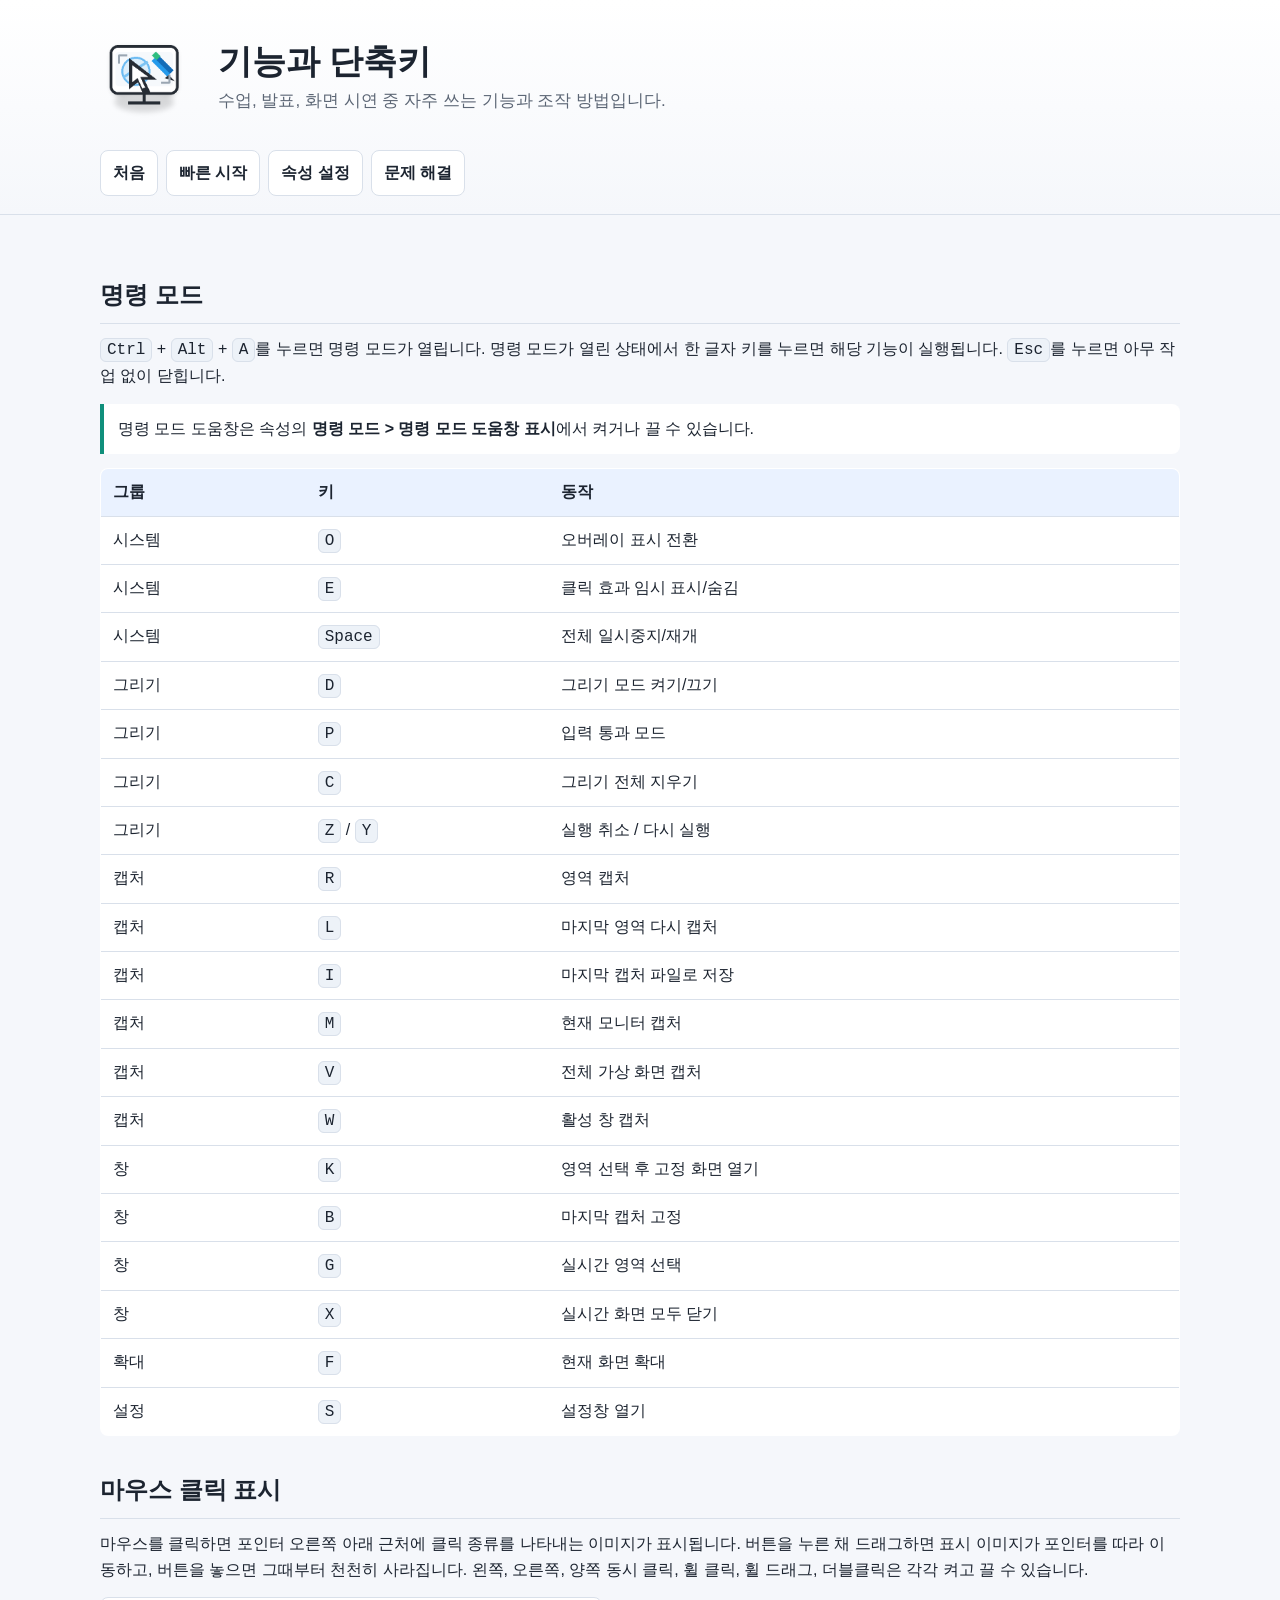
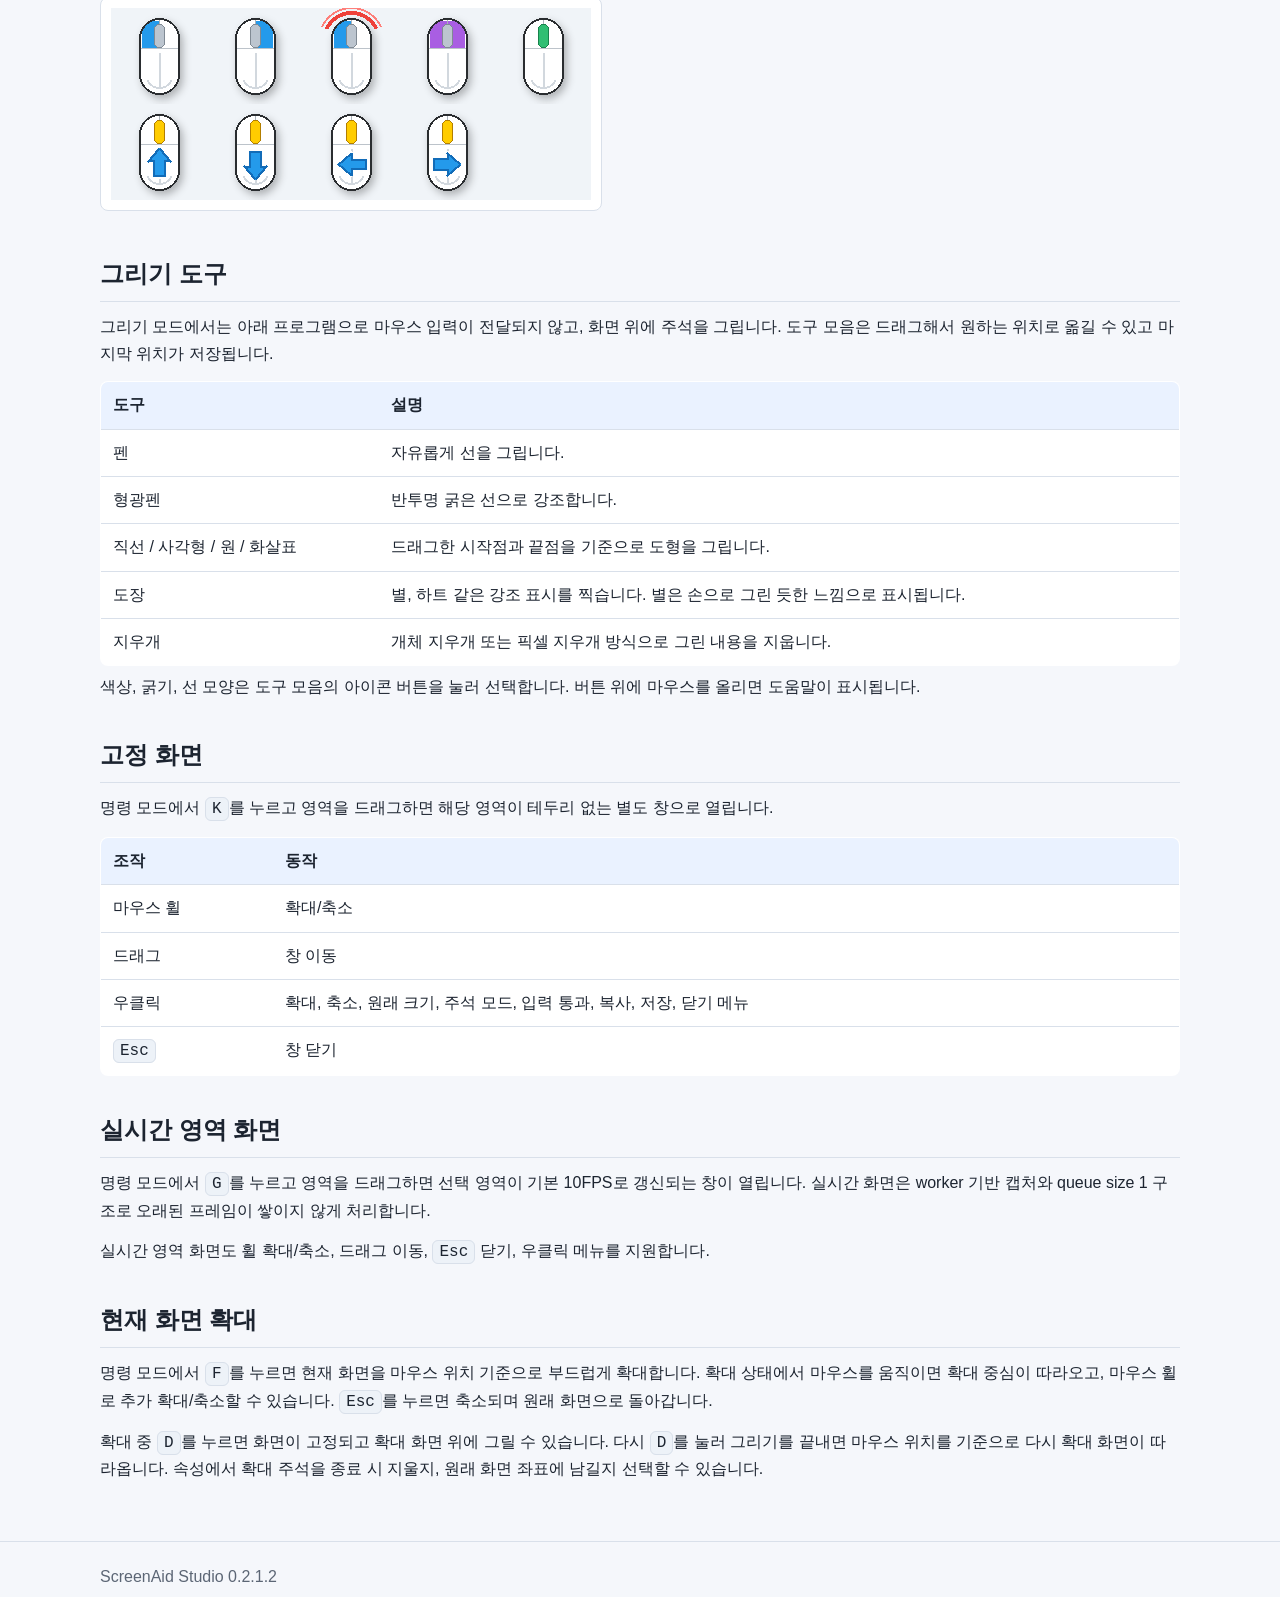
==== docs/manual_features_shortcuts.html @ e7d12956 "Remove Windows Magnifier automation, fix multi-monitor DPI and drawing bugs Live magnifier removal: " ====
<!doctype html>
<html lang="ko">
<head>
  <meta charset="utf-8">
  <meta name="viewport" content="width=device-width, initial-scale=1">
  <title>기능과 단축키 - ScreenAid Studio</title>
  <link rel="stylesheet" href="manual.css">
</head>
<body>
  <header><div class="shell"><div class="hero"><img src="../resources/tray_icon_preview.png" alt="ScreenAid Studio 아이콘"><div><h1>기능과 단축키</h1><p class="lead">수업, 발표, 화면 시연 중 자주 쓰는 기능과 조작 방법입니다.</p></div></div><nav><a href="user_manual.html">처음</a><a href="manual_quick_start.html">빠른 시작</a><a href="manual_settings.html">속성 설정</a><a href="manual_troubleshooting.html">문제 해결</a></nav></div></header>
  <main class="shell">
    <h2>명령 모드</h2>
    <p><kbd>Ctrl</kbd> + <kbd>Alt</kbd> + <kbd>A</kbd>를 누르면 명령 모드가 열립니다. 명령 모드가 열린 상태에서 한 글자 키를 누르면 해당 기능이 실행됩니다. <kbd>Esc</kbd>를 누르면 아무 작업 없이 닫힙니다.</p>
    <p class="note">명령 모드 도움창은 속성의 <strong>명령 모드 &gt; 명령 모드 도움창 표시</strong>에서 켜거나 끌 수 있습니다.</p>

    <table>
      <thead><tr><th>그룹</th><th>키</th><th>동작</th></tr></thead>
      <tbody>
        <tr><td>시스템</td><td><kbd>O</kbd></td><td>오버레이 표시 전환</td></tr>
        <tr><td>시스템</td><td><kbd>E</kbd></td><td>클릭 효과 임시 표시/숨김</td></tr>
        <tr><td>시스템</td><td><kbd>Space</kbd></td><td>전체 일시중지/재개</td></tr>
        <tr><td>그리기</td><td><kbd>D</kbd></td><td>그리기 모드 켜기/끄기</td></tr>
        <tr><td>그리기</td><td><kbd>P</kbd></td><td>입력 통과 모드</td></tr>
        <tr><td>그리기</td><td><kbd>C</kbd></td><td>그리기 전체 지우기</td></tr>
        <tr><td>그리기</td><td><kbd>Z</kbd> / <kbd>Y</kbd></td><td>실행 취소 / 다시 실행</td></tr>
        <tr><td>캡처</td><td><kbd>R</kbd></td><td>영역 캡처</td></tr>
        <tr><td>캡처</td><td><kbd>L</kbd></td><td>마지막 영역 다시 캡처</td></tr>
        <tr><td>캡처</td><td><kbd>I</kbd></td><td>마지막 캡처 파일로 저장</td></tr>
        <tr><td>캡처</td><td><kbd>M</kbd></td><td>현재 모니터 캡처</td></tr>
        <tr><td>캡처</td><td><kbd>V</kbd></td><td>전체 가상 화면 캡처</td></tr>
        <tr><td>캡처</td><td><kbd>W</kbd></td><td>활성 창 캡처</td></tr>
        <tr><td>창</td><td><kbd>K</kbd></td><td>영역 선택 후 고정 화면 열기</td></tr>
        <tr><td>창</td><td><kbd>B</kbd></td><td>마지막 캡처 고정</td></tr>
        <tr><td>창</td><td><kbd>G</kbd></td><td>실시간 영역 선택</td></tr>
        <tr><td>창</td><td><kbd>X</kbd></td><td>실시간 화면 모두 닫기</td></tr>
        <tr><td>확대</td><td><kbd>F</kbd></td><td>현재 화면 확대</td></tr>
        <tr><td>설정</td><td><kbd>S</kbd></td><td>설정창 열기</td></tr>
      </tbody>
    </table>

    <h2>마우스 클릭 표시</h2>
    <p>마우스를 클릭하면 포인터 오른쪽 아래 근처에 클릭 종류를 나타내는 이미지가 표시됩니다. 버튼을 누른 채 드래그하면 표시 이미지가 포인터를 따라 이동하고, 버튼을 놓으면 그때부터 천천히 사라집니다. 왼쪽, 오른쪽, 양쪽 동시 클릭, 휠 클릭, 휠 드래그, 더블클릭은 각각 켜고 끌 수 있습니다.</p>
    <p><img class="preview" src="../resources/click_indicators/preview.png" alt="클릭 표시 이미지 미리보기"></p>

    <h2>그리기 도구</h2>
    <p>그리기 모드에서는 아래 프로그램으로 마우스 입력이 전달되지 않고, 화면 위에 주석을 그립니다. 도구 모음은 드래그해서 원하는 위치로 옮길 수 있고 마지막 위치가 저장됩니다.</p>
    <table>
      <thead><tr><th>도구</th><th>설명</th></tr></thead>
      <tbody>
        <tr><td>펜</td><td>자유롭게 선을 그립니다.</td></tr>
        <tr><td>형광펜</td><td>반투명 굵은 선으로 강조합니다.</td></tr>
        <tr><td>직선 / 사각형 / 원 / 화살표</td><td>드래그한 시작점과 끝점을 기준으로 도형을 그립니다.</td></tr>
        <tr><td>도장</td><td>별, 하트 같은 강조 표시를 찍습니다. 별은 손으로 그린 듯한 느낌으로 표시됩니다.</td></tr>
        <tr><td>지우개</td><td>개체 지우개 또는 픽셀 지우개 방식으로 그린 내용을 지웁니다.</td></tr>
      </tbody>
    </table>
    <p>색상, 굵기, 선 모양은 도구 모음의 아이콘 버튼을 눌러 선택합니다. 버튼 위에 마우스를 올리면 도움말이 표시됩니다.</p>

    <h2>고정 화면</h2>
    <p>명령 모드에서 <kbd>K</kbd>를 누르고 영역을 드래그하면 해당 영역이 테두리 없는 별도 창으로 열립니다.</p>
    <table>
      <thead><tr><th>조작</th><th>동작</th></tr></thead>
      <tbody>
        <tr><td>마우스 휠</td><td>확대/축소</td></tr>
        <tr><td>드래그</td><td>창 이동</td></tr>
        <tr><td>우클릭</td><td>확대, 축소, 원래 크기, 주석 모드, 입력 통과, 복사, 저장, 닫기 메뉴</td></tr>
        <tr><td><kbd>Esc</kbd></td><td>창 닫기</td></tr>
      </tbody>
    </table>

    <h2>실시간 영역 화면</h2>
    <p>명령 모드에서 <kbd>G</kbd>를 누르고 영역을 드래그하면 선택 영역이 기본 10FPS로 갱신되는 창이 열립니다. 실시간 화면은 worker 기반 캡처와 queue size 1 구조로 오래된 프레임이 쌓이지 않게 처리합니다.</p>
    <p>실시간 영역 화면도 휠 확대/축소, 드래그 이동, <kbd>Esc</kbd> 닫기, 우클릭 메뉴를 지원합니다.</p>

    <h2>현재 화면 확대</h2>
    <p>명령 모드에서 <kbd>F</kbd>를 누르면 현재 화면을 마우스 위치 기준으로 부드럽게 확대합니다. 확대 상태에서 마우스를 움직이면 확대 중심이 따라오고, 마우스 휠로 추가 확대/축소할 수 있습니다. <kbd>Esc</kbd>를 누르면 축소되며 원래 화면으로 돌아갑니다.</p>
    <p>확대 중 <kbd>D</kbd>를 누르면 화면이 고정되고 확대 화면 위에 그릴 수 있습니다. 다시 <kbd>D</kbd>를 눌러 그리기를 끝내면 마우스 위치를 기준으로 다시 확대 화면이 따라옵니다. 속성에서 확대 주석을 종료 시 지울지, 원래 화면 좌표에 남길지 선택할 수 있습니다.</p>
  </main>
  <footer><div class="shell">ScreenAid Studio 0.2.1.2</div></footer>
</body>
</html>
---- docs/manual.css ----
:root {
  color-scheme: light dark;
  --bg: #f5f7fb;
  --fg: #1c2430;
  --muted: #5c6675;
  --panel: #ffffff;
  --line: #d9e0ea;
  --accent: #1267d8;
  --accent-2: #0f8f7b;
  --soft: #eaf2ff;
  --code: #edf2f8;
}

@media (prefers-color-scheme: dark) {
  :root {
    --bg: #11161d;
    --fg: #eef3fa;
    --muted: #a9b3c2;
    --panel: #1b232e;
    --line: #303a47;
    --accent: #78b7ff;
    --accent-2: #6ee3ce;
    --soft: #17283d;
    --code: #252f3b;
  }
}

* { box-sizing: border-box; }

body {
  margin: 0;
  background: var(--bg);
  color: var(--fg);
  font-family: "Segoe UI", "Malgun Gothic", Arial, sans-serif;
  line-height: 1.65;
}

a { color: var(--accent); text-decoration: none; }
a:hover { text-decoration: underline; }

.shell {
  width: min(1080px, calc(100% - 32px));
  margin: 0 auto;
}

header {
  background: linear-gradient(180deg, var(--panel), var(--bg));
  border-bottom: 1px solid var(--line);
}

.hero {
  display: grid;
  grid-template-columns: 96px 1fr;
  gap: 22px;
  align-items: center;
  padding: 34px 0 28px;
}

.hero img {
  width: 88px;
  height: 88px;
}

h1 {
  margin: 0 0 6px;
  font-size: 34px;
  line-height: 1.18;
}

h2 {
  margin: 34px 0 12px;
  font-size: 24px;
  border-bottom: 1px solid var(--line);
  padding-bottom: 8px;
}

h3 {
  margin: 22px 0 8px;
  font-size: 18px;
}

p { margin: 8px 0 14px; }
.lead { color: var(--muted); font-size: 17px; margin: 0; }
.version { color: var(--muted); font-size: 14px; }

nav {
  display: flex;
  flex-wrap: wrap;
  gap: 8px;
  padding: 0 0 18px;
}

nav a, .button {
  display: inline-flex;
  align-items: center;
  gap: 8px;
  border: 1px solid var(--line);
  background: var(--panel);
  color: var(--fg);
  padding: 9px 12px;
  border-radius: 8px;
  font-weight: 600;
}

.button.primary {
  background: var(--accent);
  border-color: var(--accent);
  color: #fff;
}

main { padding: 26px 0 44px; }

.grid {
  display: grid;
  grid-template-columns: repeat(auto-fit, minmax(230px, 1fr));
  gap: 14px;
}

.card {
  background: var(--panel);
  border: 1px solid var(--line);
  border-radius: 8px;
  padding: 18px;
}

.card h3 { margin-top: 0; }

.icon {
  display: inline-grid;
  place-items: center;
  width: 34px;
  height: 34px;
  border-radius: 8px;
  background: var(--soft);
  color: var(--accent);
  font-weight: 800;
  margin-right: 8px;
}

.download-box {
  display: grid;
  grid-template-columns: repeat(auto-fit, minmax(260px, 1fr));
  gap: 14px;
  margin-top: 18px;
}

.preview {
  max-width: 100%;
  border: 1px solid var(--line);
  border-radius: 8px;
  background: var(--panel);
  padding: 10px;
}

table {
  width: 100%;
  border-collapse: collapse;
  background: var(--panel);
  border: 1px solid var(--line);
  border-radius: 8px;
  overflow: hidden;
}

th, td {
  border-bottom: 1px solid var(--line);
  padding: 10px 12px;
  text-align: left;
  vertical-align: top;
}

th { background: var(--soft); }
tr:last-child td { border-bottom: 0; }

kbd, code {
  background: var(--code);
  border: 1px solid var(--line);
  border-radius: 6px;
  padding: 2px 6px;
  font-family: Consolas, "Segoe UI", monospace;
}

.note {
  border-left: 4px solid var(--accent-2);
  background: var(--panel);
  padding: 12px 14px;
  border-radius: 0 8px 8px 0;
}

footer {
  color: var(--muted);
  border-top: 1px solid var(--line);
  padding: 22px 0 34px;
}

@media (max-width: 620px) {
  .hero { grid-template-columns: 1fr; }
  .hero img { width: 72px; height: 72px; }
  h1 { font-size: 28px; }
}
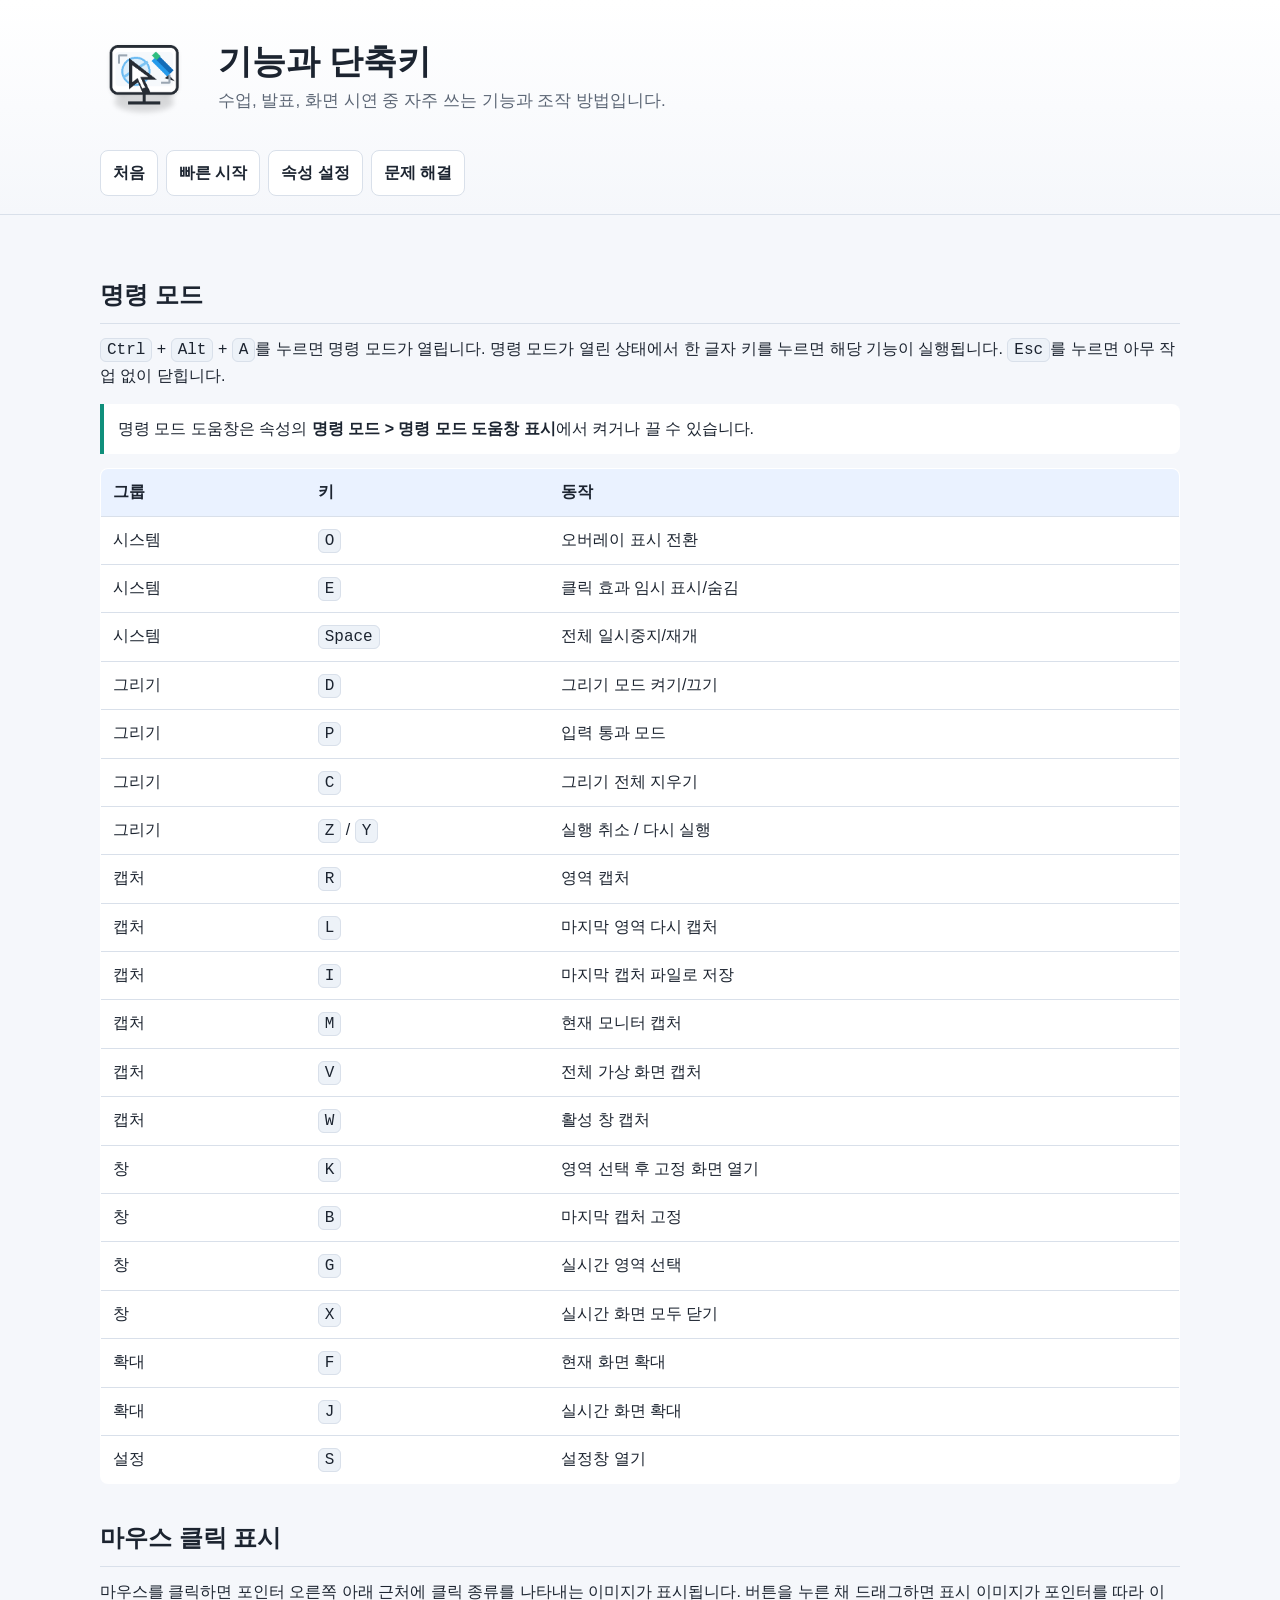
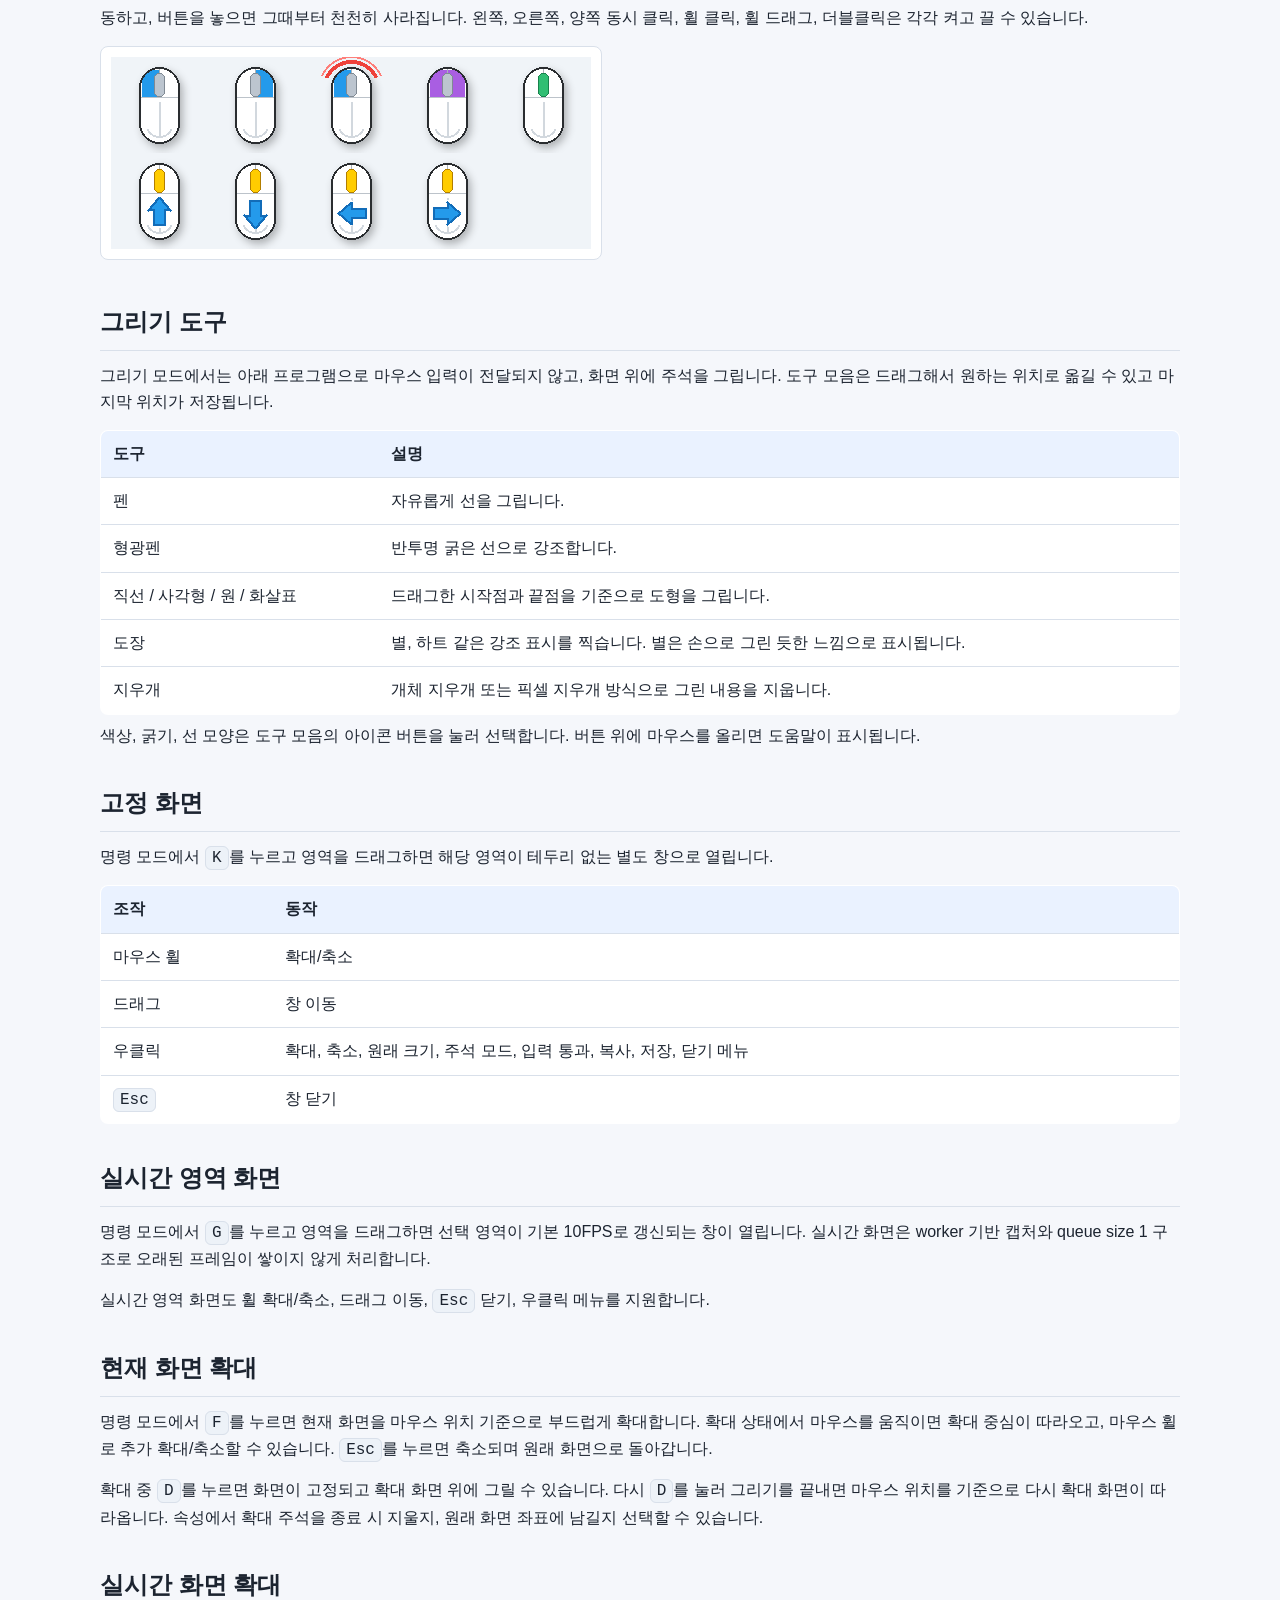
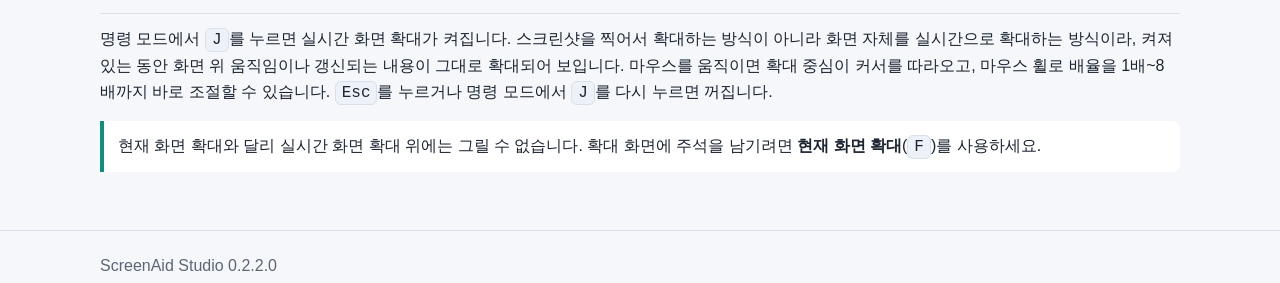
==== commit e512be06: "Document live full-screen zoom in the user manual Adds the live-zoom feature (command mode J) to the" ====
--- a/docs/manual_features_shortcuts.html
+++ b/docs/manual_features_shortcuts.html
@@ -34,6 +34,7 @@
         <tr><td>창</td><td><kbd>G</kbd></td><td>실시간 영역 선택</td></tr>
         <tr><td>창</td><td><kbd>X</kbd></td><td>실시간 화면 모두 닫기</td></tr>
         <tr><td>확대</td><td><kbd>F</kbd></td><td>현재 화면 확대</td></tr>
+        <tr><td>확대</td><td><kbd>J</kbd></td><td>실시간 화면 확대</td></tr>
         <tr><td>설정</td><td><kbd>S</kbd></td><td>설정창 열기</td></tr>
       </tbody>
     </table>
@@ -75,7 +76,11 @@
     <h2>현재 화면 확대</h2>
     <p>명령 모드에서 <kbd>F</kbd>를 누르면 현재 화면을 마우스 위치 기준으로 부드럽게 확대합니다. 확대 상태에서 마우스를 움직이면 확대 중심이 따라오고, 마우스 휠로 추가 확대/축소할 수 있습니다. <kbd>Esc</kbd>를 누르면 축소되며 원래 화면으로 돌아갑니다.</p>
     <p>확대 중 <kbd>D</kbd>를 누르면 화면이 고정되고 확대 화면 위에 그릴 수 있습니다. 다시 <kbd>D</kbd>를 눌러 그리기를 끝내면 마우스 위치를 기준으로 다시 확대 화면이 따라옵니다. 속성에서 확대 주석을 종료 시 지울지, 원래 화면 좌표에 남길지 선택할 수 있습니다.</p>
+
+    <h2>실시간 화면 확대</h2>
+    <p>명령 모드에서 <kbd>J</kbd>를 누르면 실시간 화면 확대가 켜집니다. 스크린샷을 찍어서 확대하는 방식이 아니라 화면 자체를 실시간으로 확대하는 방식이라, 켜져 있는 동안 화면 위 움직임이나 갱신되는 내용이 그대로 확대되어 보입니다. 마우스를 움직이면 확대 중심이 커서를 따라오고, 마우스 휠로 배율을 1배~8배까지 바로 조절할 수 있습니다. <kbd>Esc</kbd>를 누르거나 명령 모드에서 <kbd>J</kbd>를 다시 누르면 꺼집니다.</p>
+    <p class="note">현재 화면 확대와 달리 실시간 화면 확대 위에는 그릴 수 없습니다. 확대 화면에 주석을 남기려면 <strong>현재 화면 확대</strong>(<kbd>F</kbd>)를 사용하세요.</p>
   </main>
-  <footer><div class="shell">ScreenAid Studio 0.2.1.2</div></footer>
+  <footer><div class="shell">ScreenAid Studio 0.2.2.0</div></footer>
 </body>
 </html>
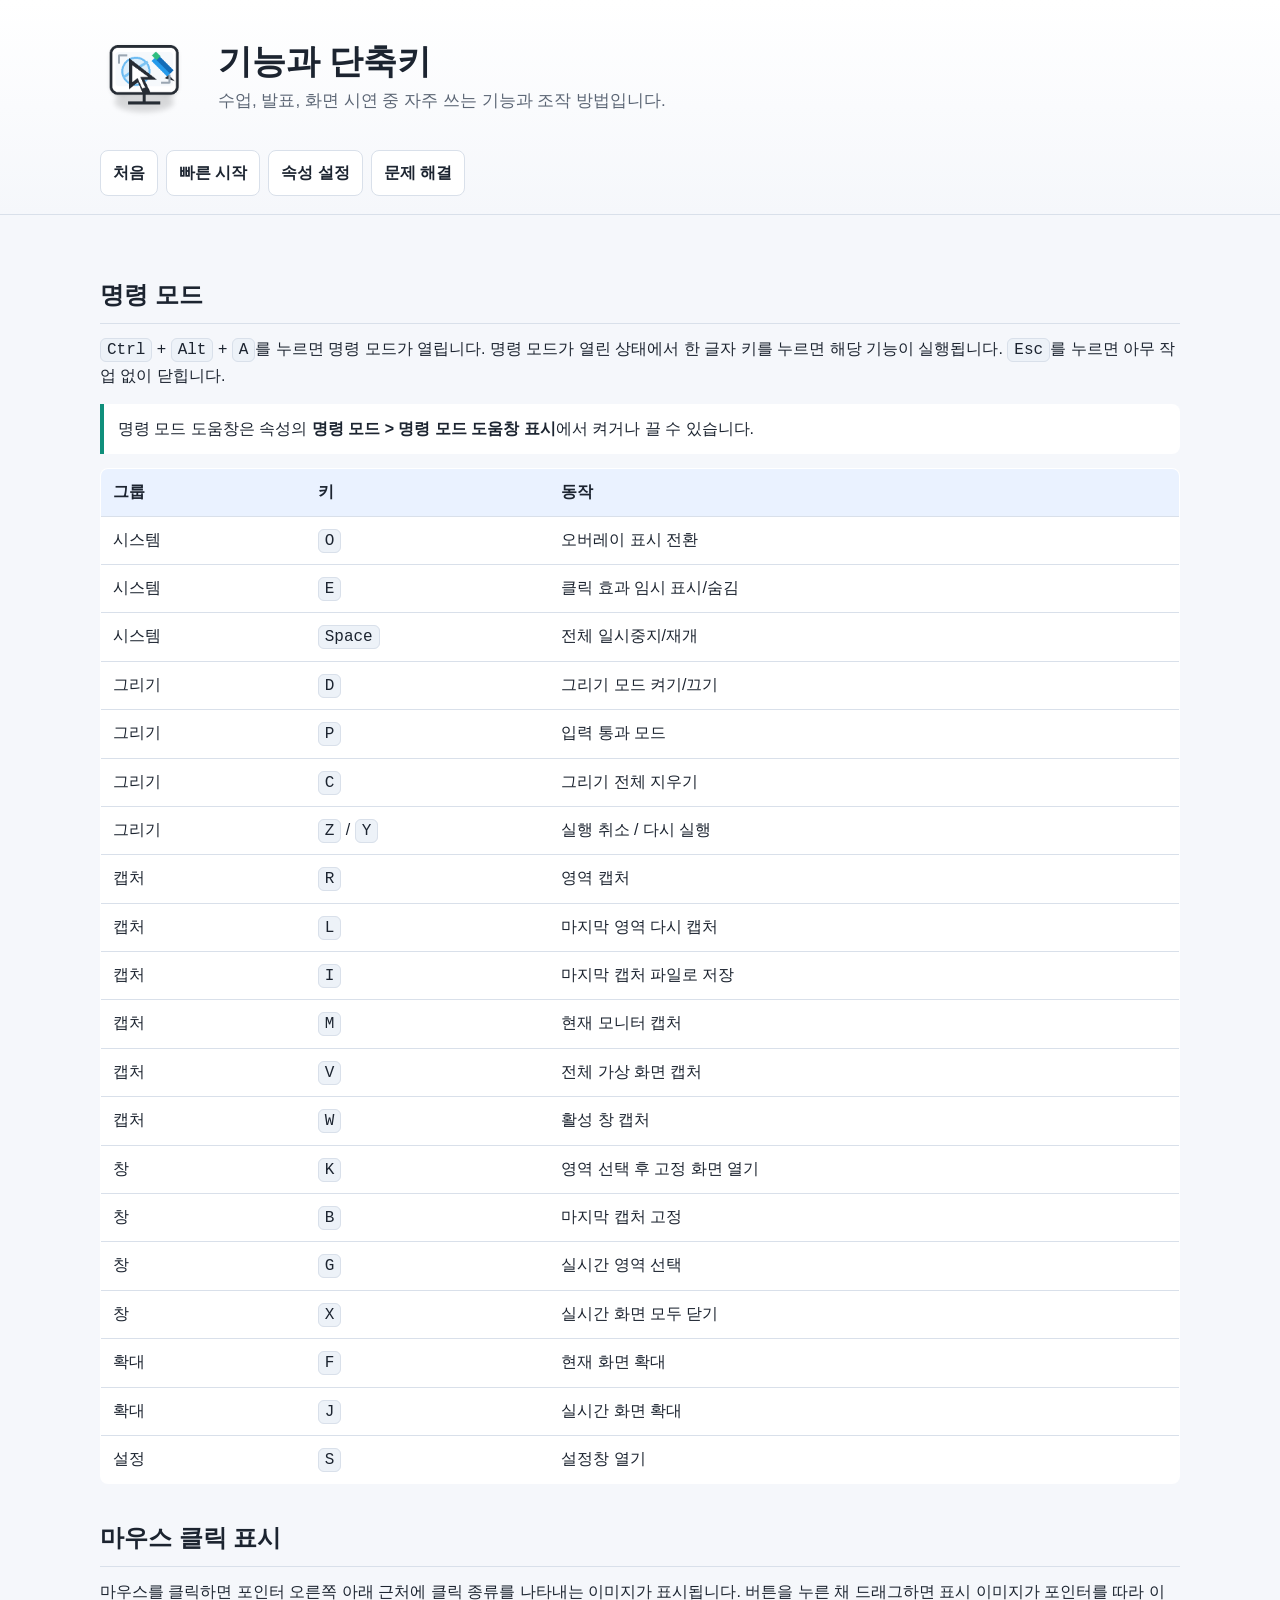
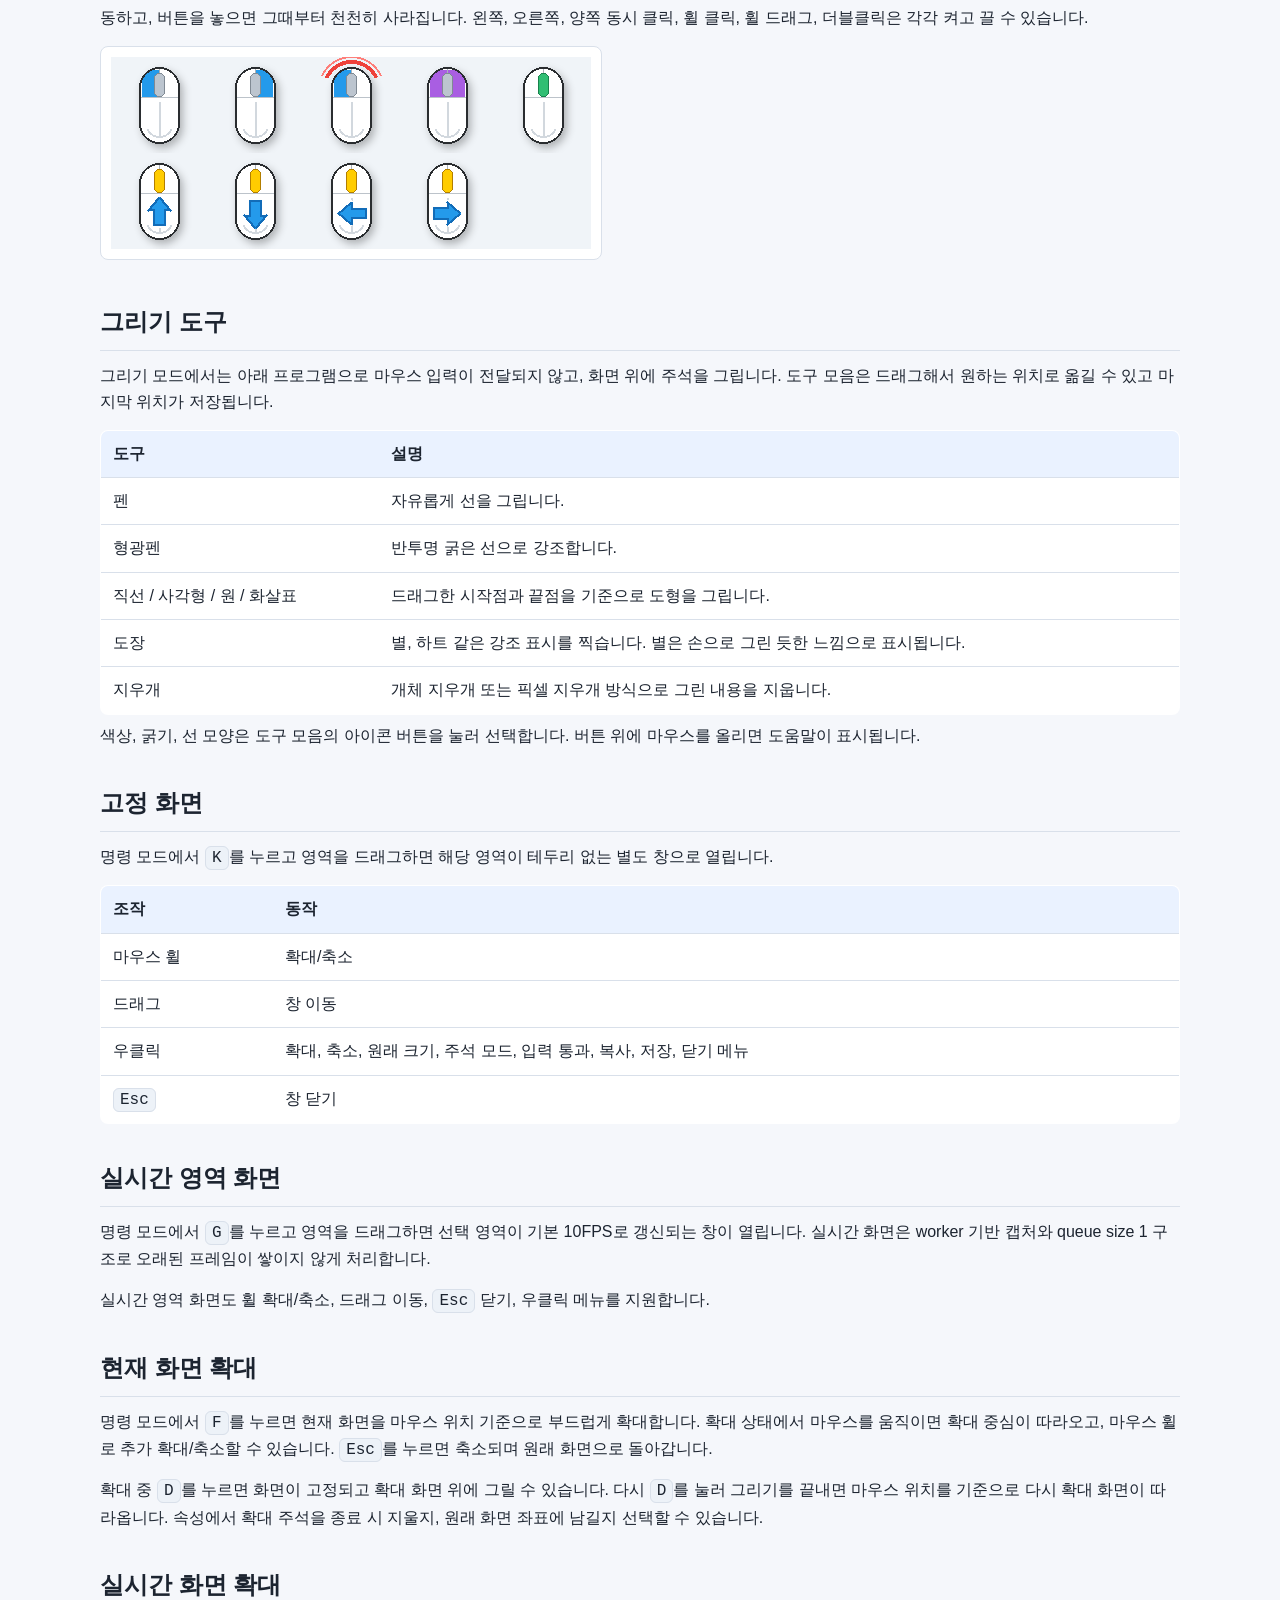
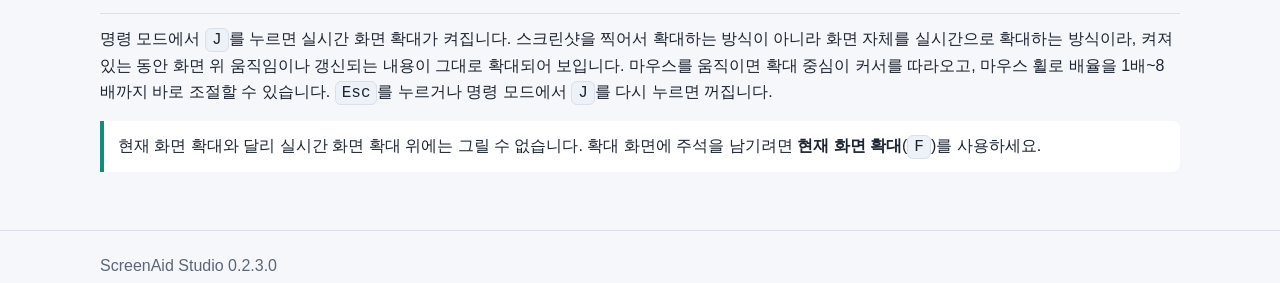
==== commit 5af73c9f: "Bump version to 0.2.3.0 Covers the region-selection freeze-background fix, Shift-modifier hotkey sup" ====
--- a/docs/manual_features_shortcuts.html
+++ b/docs/manual_features_shortcuts.html
@@ -81,6 +81,6 @@
     <p>명령 모드에서 <kbd>J</kbd>를 누르면 실시간 화면 확대가 켜집니다. 스크린샷을 찍어서 확대하는 방식이 아니라 화면 자체를 실시간으로 확대하는 방식이라, 켜져 있는 동안 화면 위 움직임이나 갱신되는 내용이 그대로 확대되어 보입니다. 마우스를 움직이면 확대 중심이 커서를 따라오고, 마우스 휠로 배율을 1배~8배까지 바로 조절할 수 있습니다. <kbd>Esc</kbd>를 누르거나 명령 모드에서 <kbd>J</kbd>를 다시 누르면 꺼집니다.</p>
     <p class="note">현재 화면 확대와 달리 실시간 화면 확대 위에는 그릴 수 없습니다. 확대 화면에 주석을 남기려면 <strong>현재 화면 확대</strong>(<kbd>F</kbd>)를 사용하세요.</p>
   </main>
-  <footer><div class="shell">ScreenAid Studio 0.2.2.0</div></footer>
+  <footer><div class="shell">ScreenAid Studio 0.2.3.0</div></footer>
 </body>
 </html>
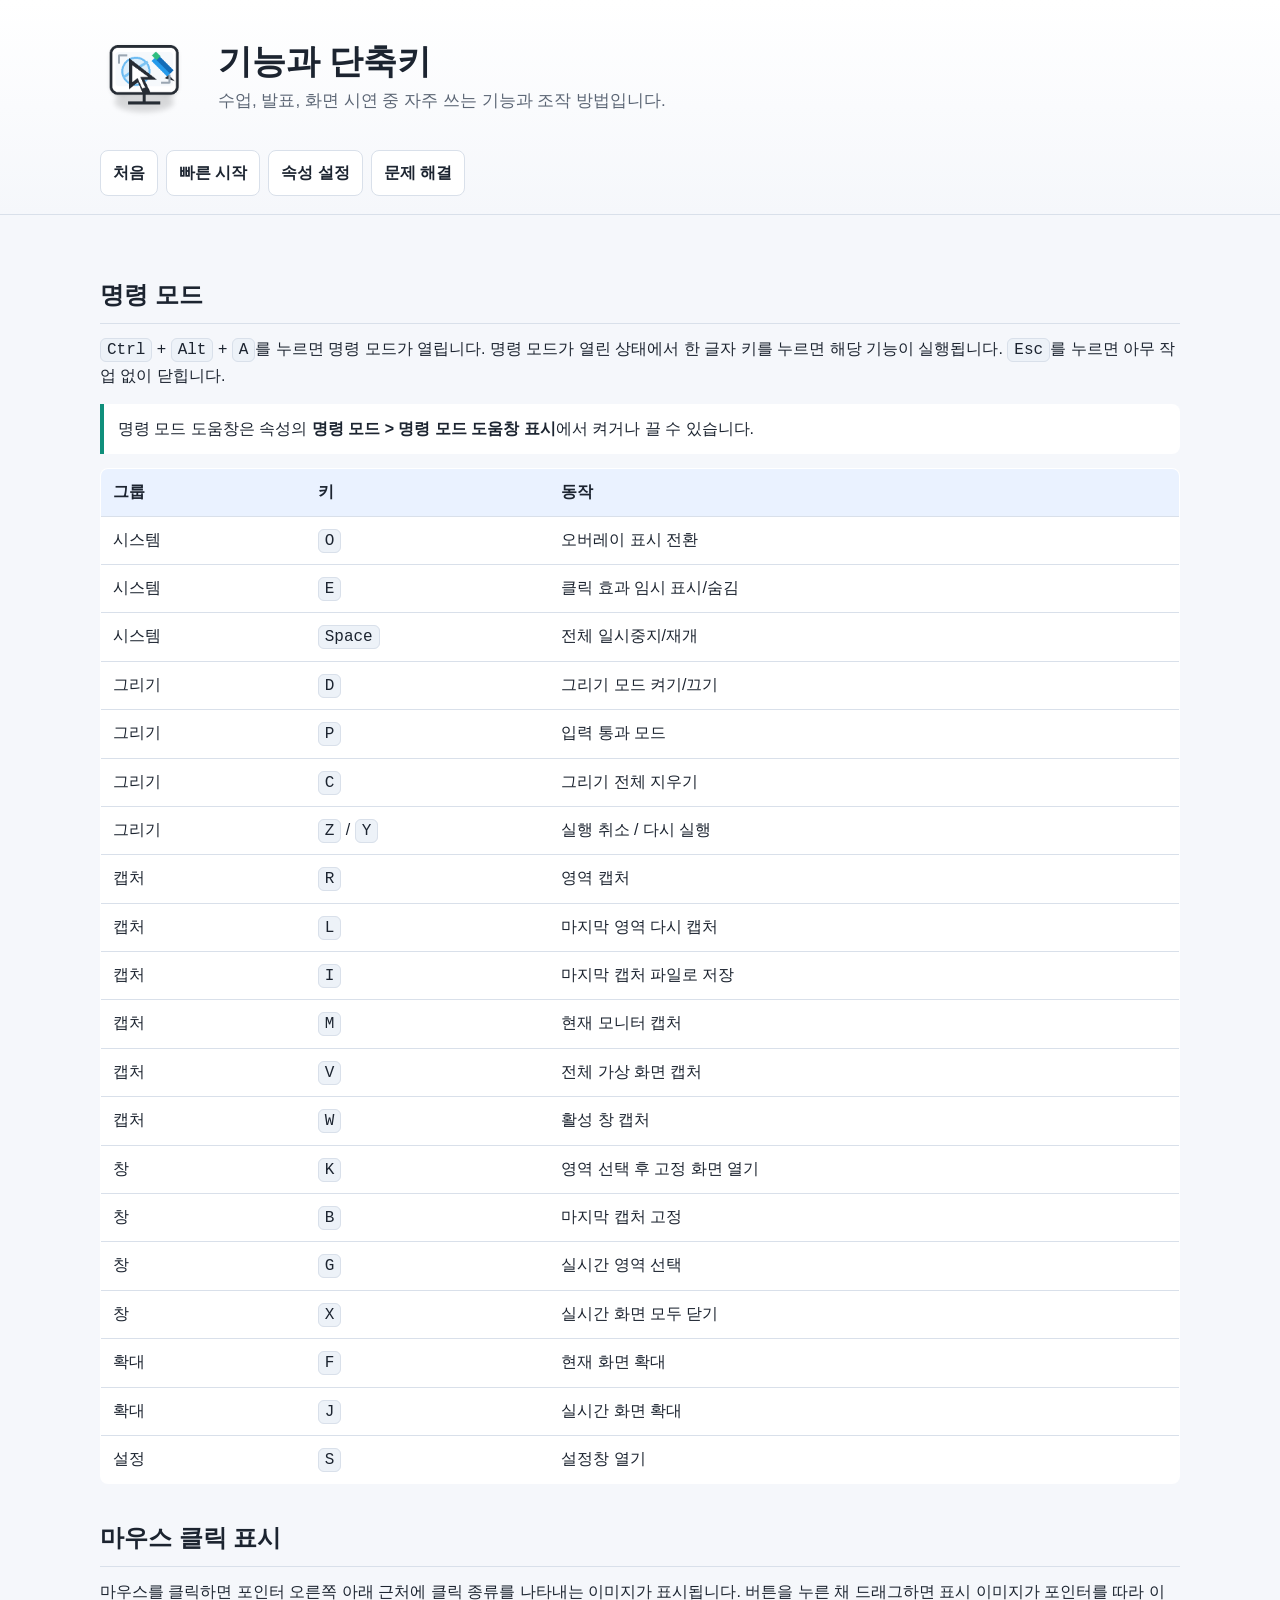
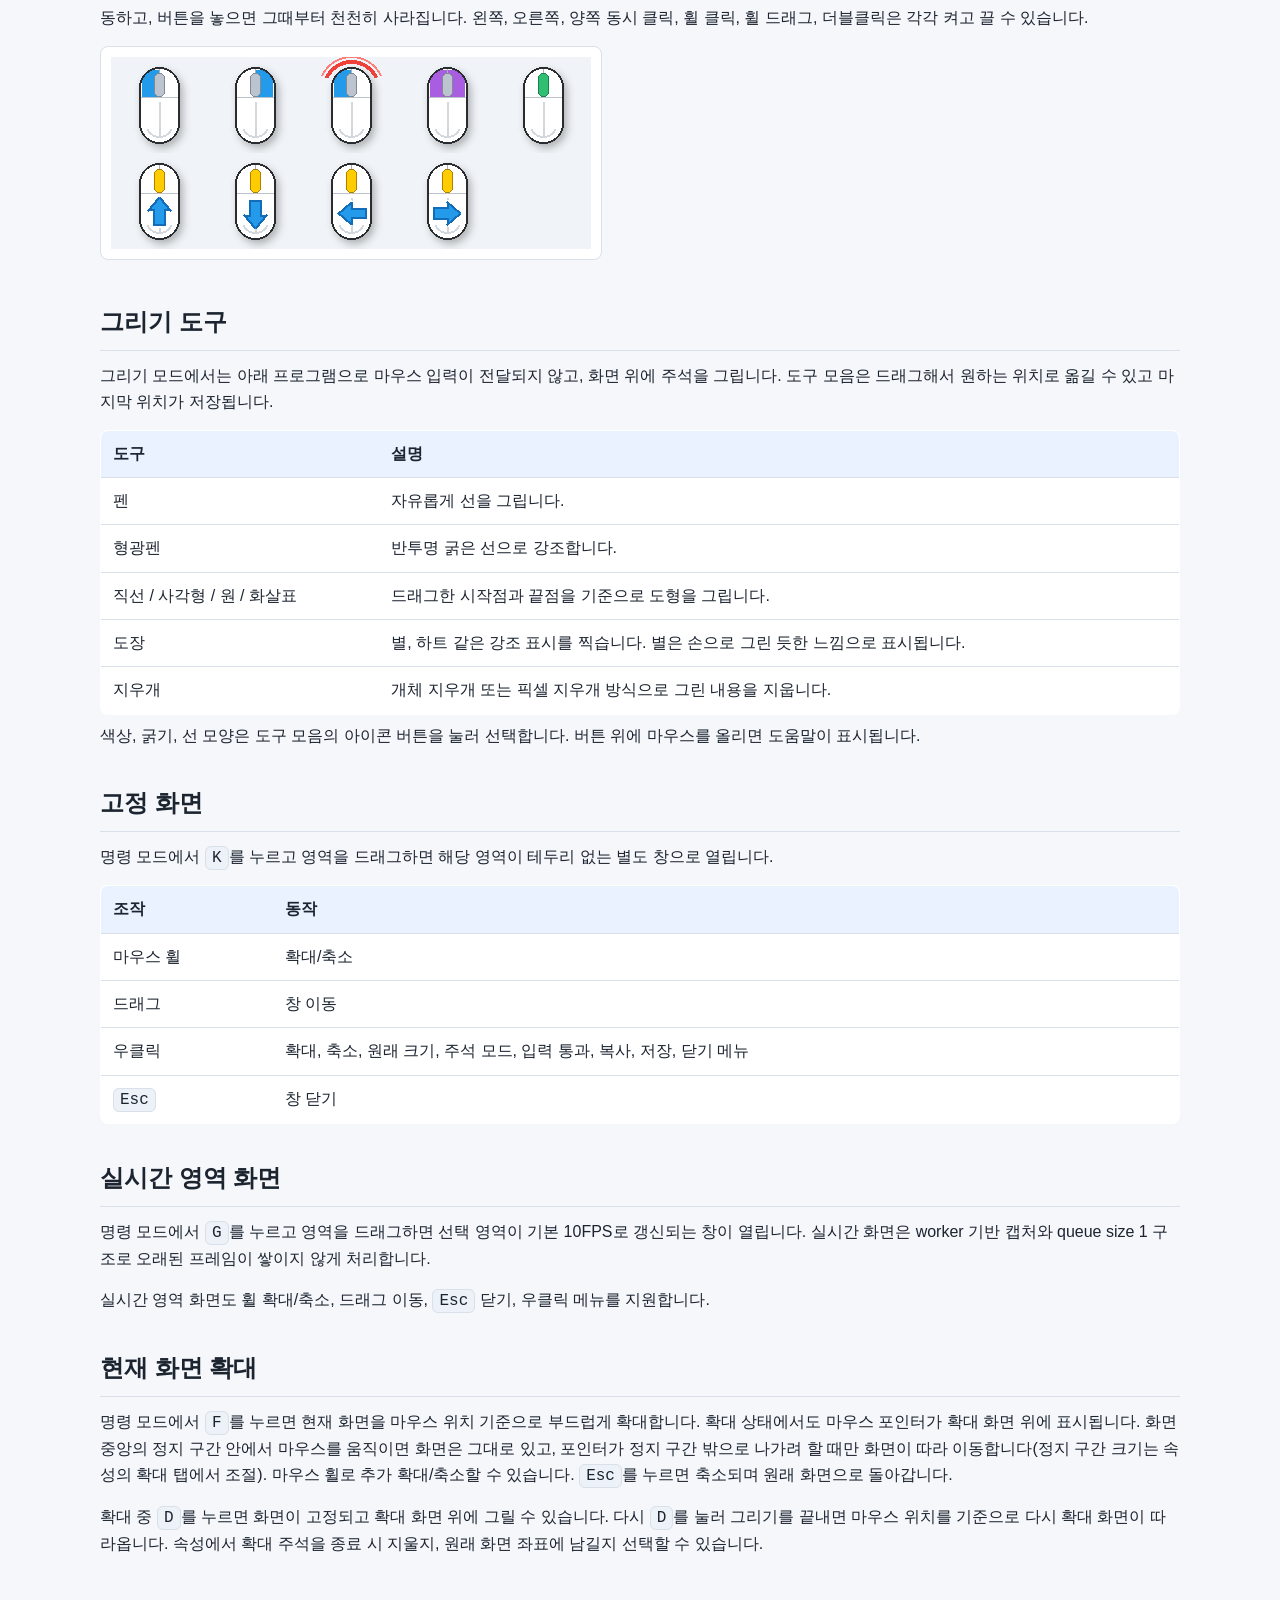
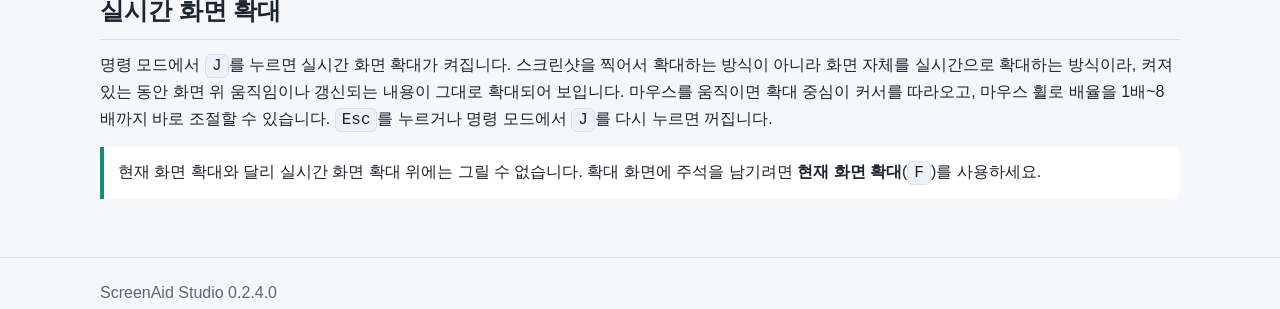
==== commit 0291df7d: "Bump version to 0.2.4.0 Covers the fullscreen magnifier dead zone and visible pointer. Also fixes th" ====
--- a/docs/manual_features_shortcuts.html
+++ b/docs/manual_features_shortcuts.html
@@ -74,13 +74,13 @@
     <p>실시간 영역 화면도 휠 확대/축소, 드래그 이동, <kbd>Esc</kbd> 닫기, 우클릭 메뉴를 지원합니다.</p>
 
     <h2>현재 화면 확대</h2>
-    <p>명령 모드에서 <kbd>F</kbd>를 누르면 현재 화면을 마우스 위치 기준으로 부드럽게 확대합니다. 확대 상태에서 마우스를 움직이면 확대 중심이 따라오고, 마우스 휠로 추가 확대/축소할 수 있습니다. <kbd>Esc</kbd>를 누르면 축소되며 원래 화면으로 돌아갑니다.</p>
+    <p>명령 모드에서 <kbd>F</kbd>를 누르면 현재 화면을 마우스 위치 기준으로 부드럽게 확대합니다. 확대 상태에서도 마우스 포인터가 확대 화면 위에 표시됩니다. 화면 중앙의 정지 구간 안에서 마우스를 움직이면 화면은 그대로 있고, 포인터가 정지 구간 밖으로 나가려 할 때만 화면이 따라 이동합니다(정지 구간 크기는 속성의 확대 탭에서 조절). 마우스 휠로 추가 확대/축소할 수 있습니다. <kbd>Esc</kbd>를 누르면 축소되며 원래 화면으로 돌아갑니다.</p>
     <p>확대 중 <kbd>D</kbd>를 누르면 화면이 고정되고 확대 화면 위에 그릴 수 있습니다. 다시 <kbd>D</kbd>를 눌러 그리기를 끝내면 마우스 위치를 기준으로 다시 확대 화면이 따라옵니다. 속성에서 확대 주석을 종료 시 지울지, 원래 화면 좌표에 남길지 선택할 수 있습니다.</p>
 
     <h2>실시간 화면 확대</h2>
     <p>명령 모드에서 <kbd>J</kbd>를 누르면 실시간 화면 확대가 켜집니다. 스크린샷을 찍어서 확대하는 방식이 아니라 화면 자체를 실시간으로 확대하는 방식이라, 켜져 있는 동안 화면 위 움직임이나 갱신되는 내용이 그대로 확대되어 보입니다. 마우스를 움직이면 확대 중심이 커서를 따라오고, 마우스 휠로 배율을 1배~8배까지 바로 조절할 수 있습니다. <kbd>Esc</kbd>를 누르거나 명령 모드에서 <kbd>J</kbd>를 다시 누르면 꺼집니다.</p>
     <p class="note">현재 화면 확대와 달리 실시간 화면 확대 위에는 그릴 수 없습니다. 확대 화면에 주석을 남기려면 <strong>현재 화면 확대</strong>(<kbd>F</kbd>)를 사용하세요.</p>
   </main>
-  <footer><div class="shell">ScreenAid Studio 0.2.3.0</div></footer>
+  <footer><div class="shell">ScreenAid Studio 0.2.4.0</div></footer>
 </body>
 </html>
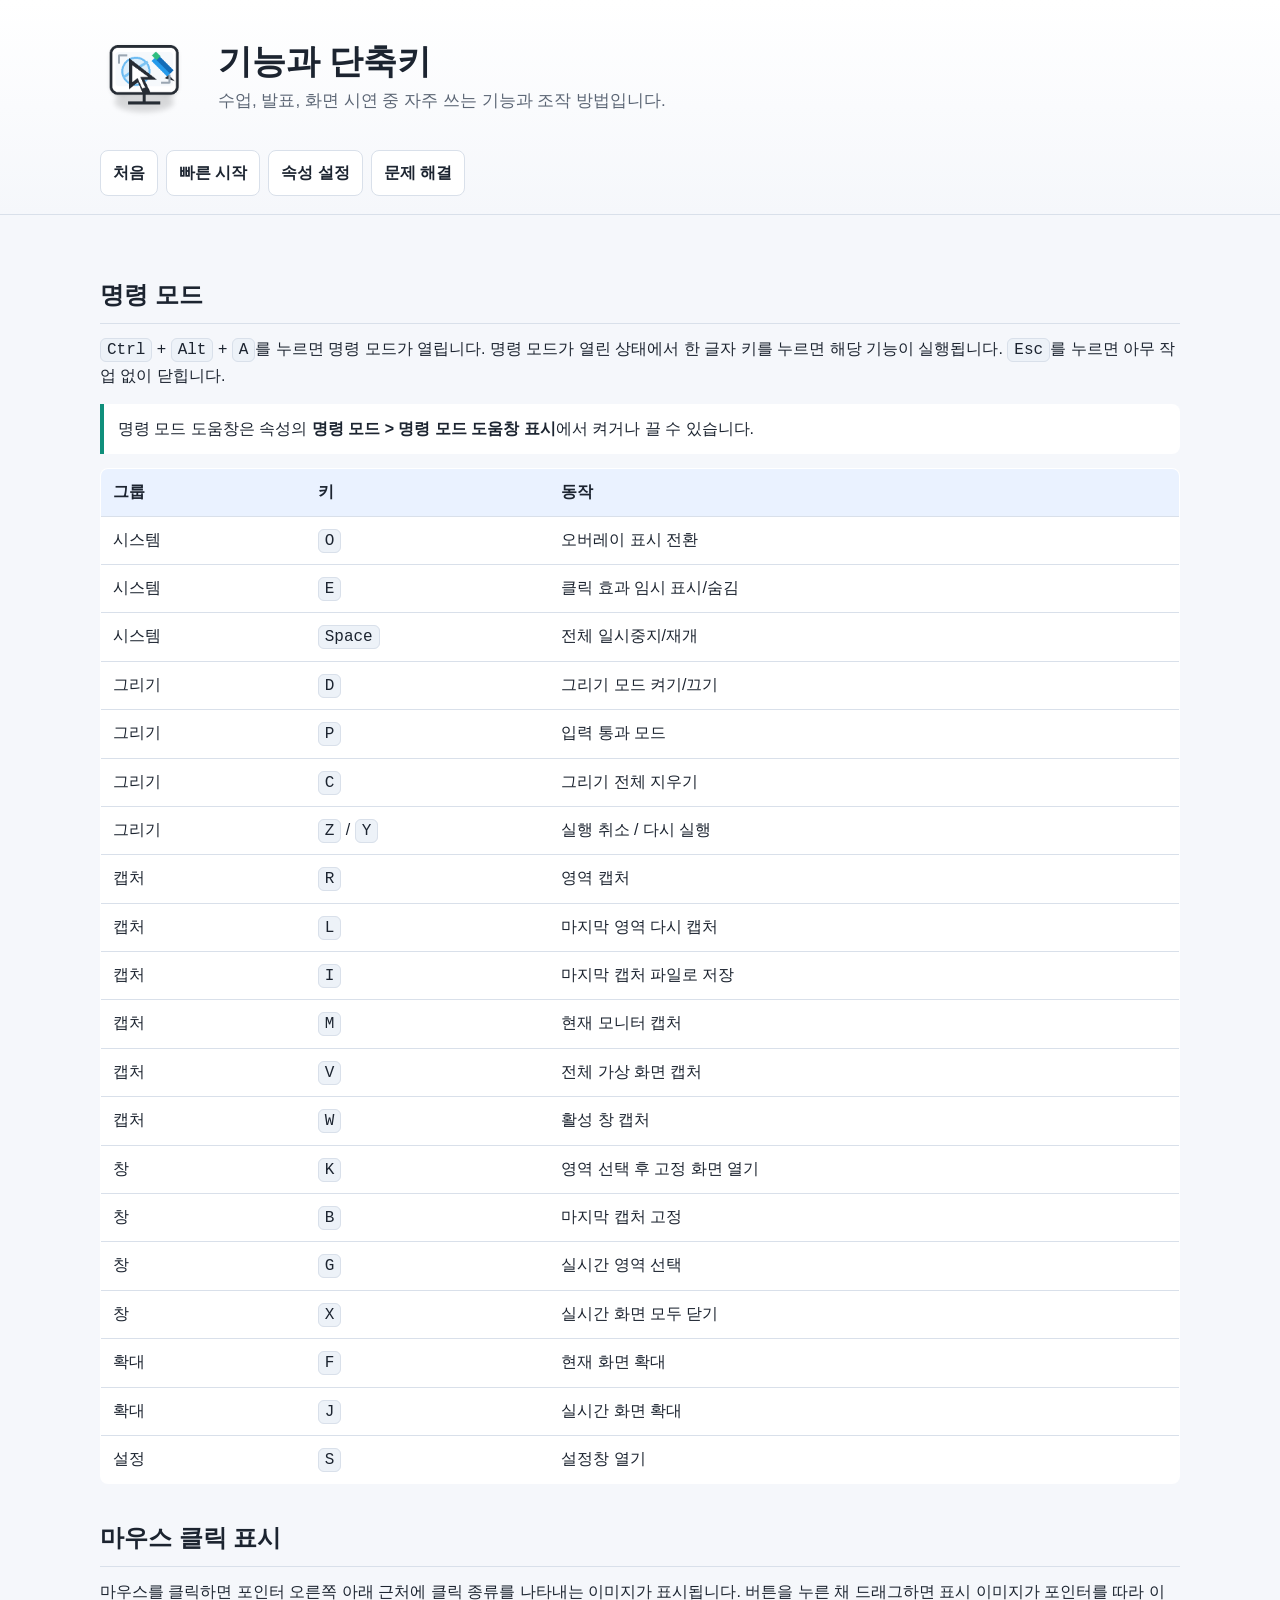
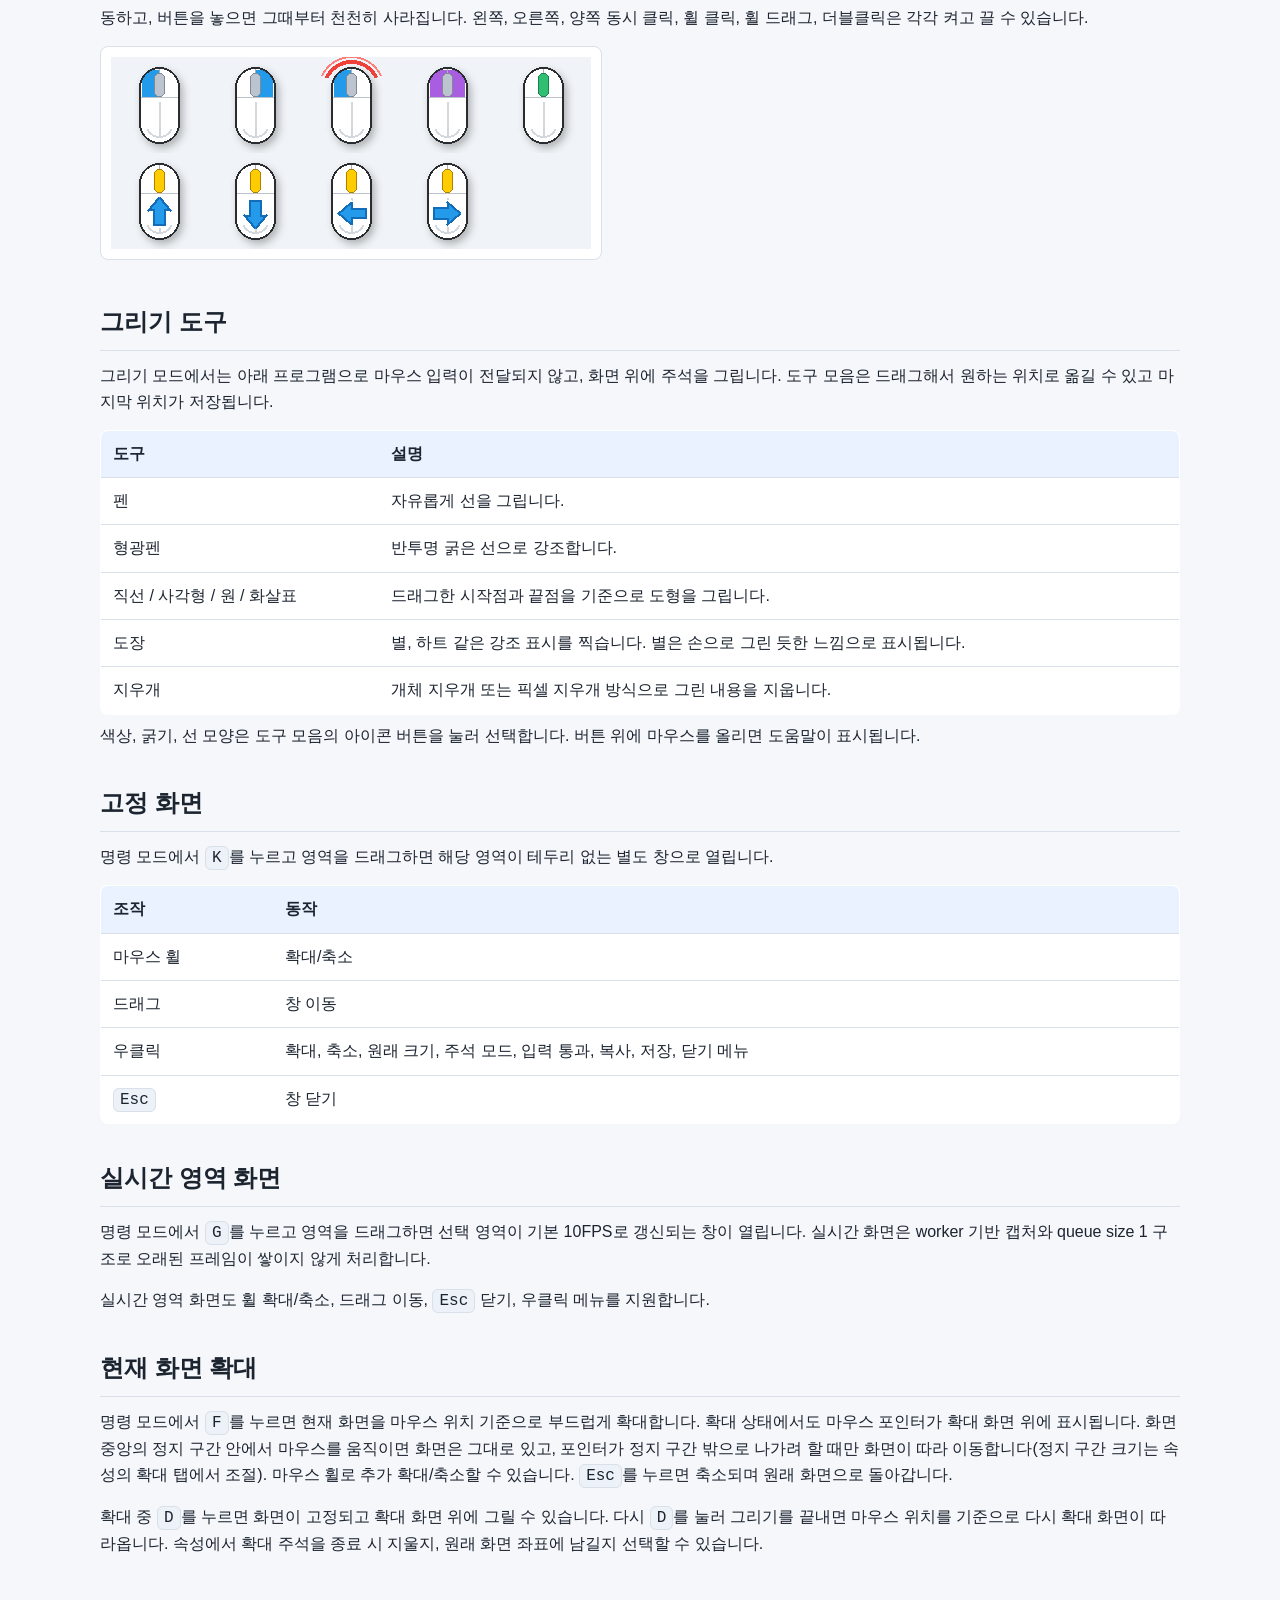
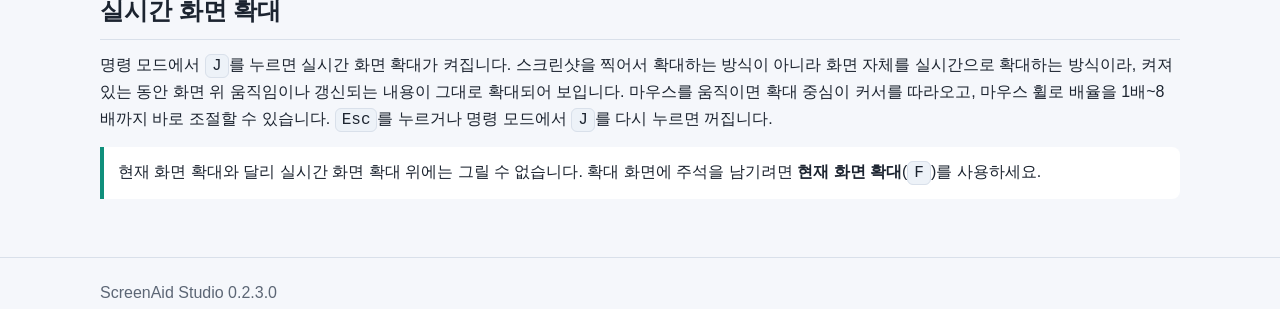
==== commit 3f72cd32: "Add a dead zone and visible pointer to the fullscreen magnifier The fullscreen magnifier (F) still r" ====
--- a/docs/manual_features_shortcuts.html
+++ b/docs/manual_features_shortcuts.html
@@ -81,6 +81,6 @@
     <p>명령 모드에서 <kbd>J</kbd>를 누르면 실시간 화면 확대가 켜집니다. 스크린샷을 찍어서 확대하는 방식이 아니라 화면 자체를 실시간으로 확대하는 방식이라, 켜져 있는 동안 화면 위 움직임이나 갱신되는 내용이 그대로 확대되어 보입니다. 마우스를 움직이면 확대 중심이 커서를 따라오고, 마우스 휠로 배율을 1배~8배까지 바로 조절할 수 있습니다. <kbd>Esc</kbd>를 누르거나 명령 모드에서 <kbd>J</kbd>를 다시 누르면 꺼집니다.</p>
     <p class="note">현재 화면 확대와 달리 실시간 화면 확대 위에는 그릴 수 없습니다. 확대 화면에 주석을 남기려면 <strong>현재 화면 확대</strong>(<kbd>F</kbd>)를 사용하세요.</p>
   </main>
-  <footer><div class="shell">ScreenAid Studio 0.2.4.0</div></footer>
+  <footer><div class="shell">ScreenAid Studio 0.2.3.0</div></footer>
 </body>
 </html>
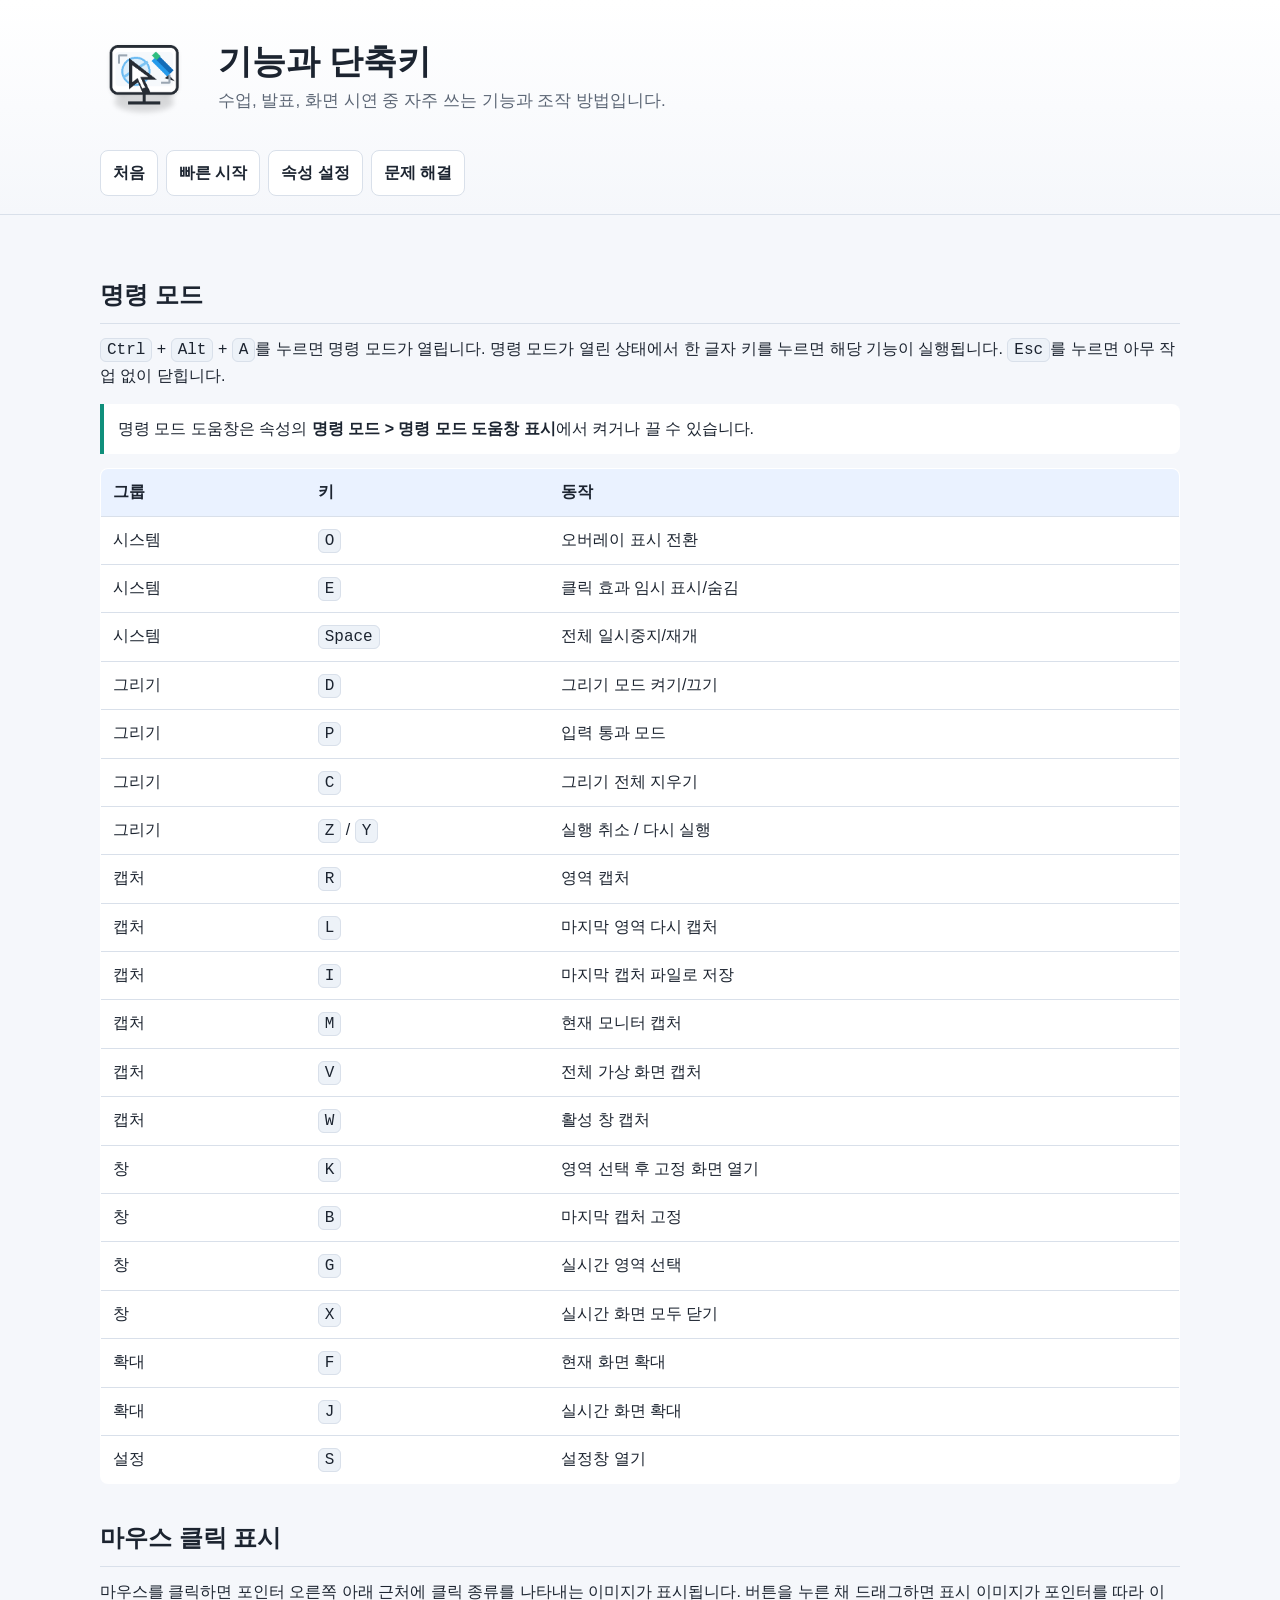
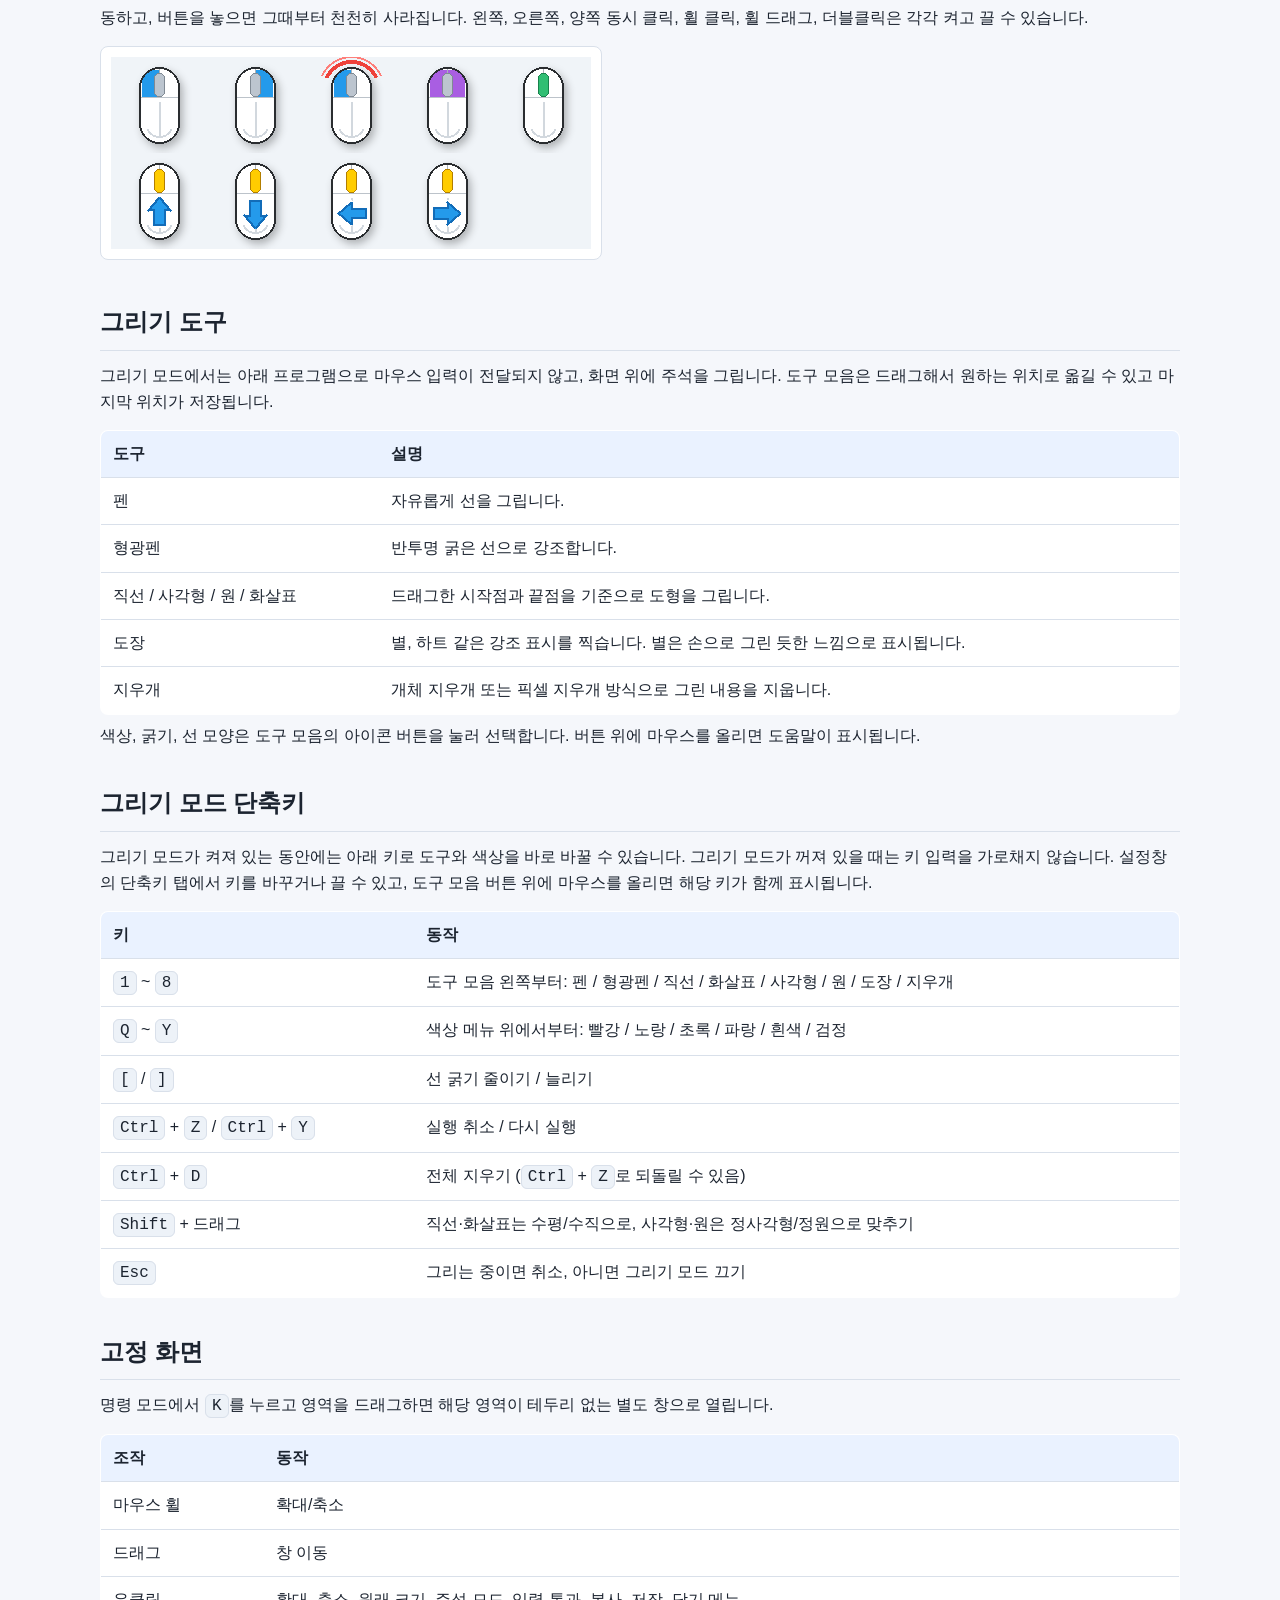
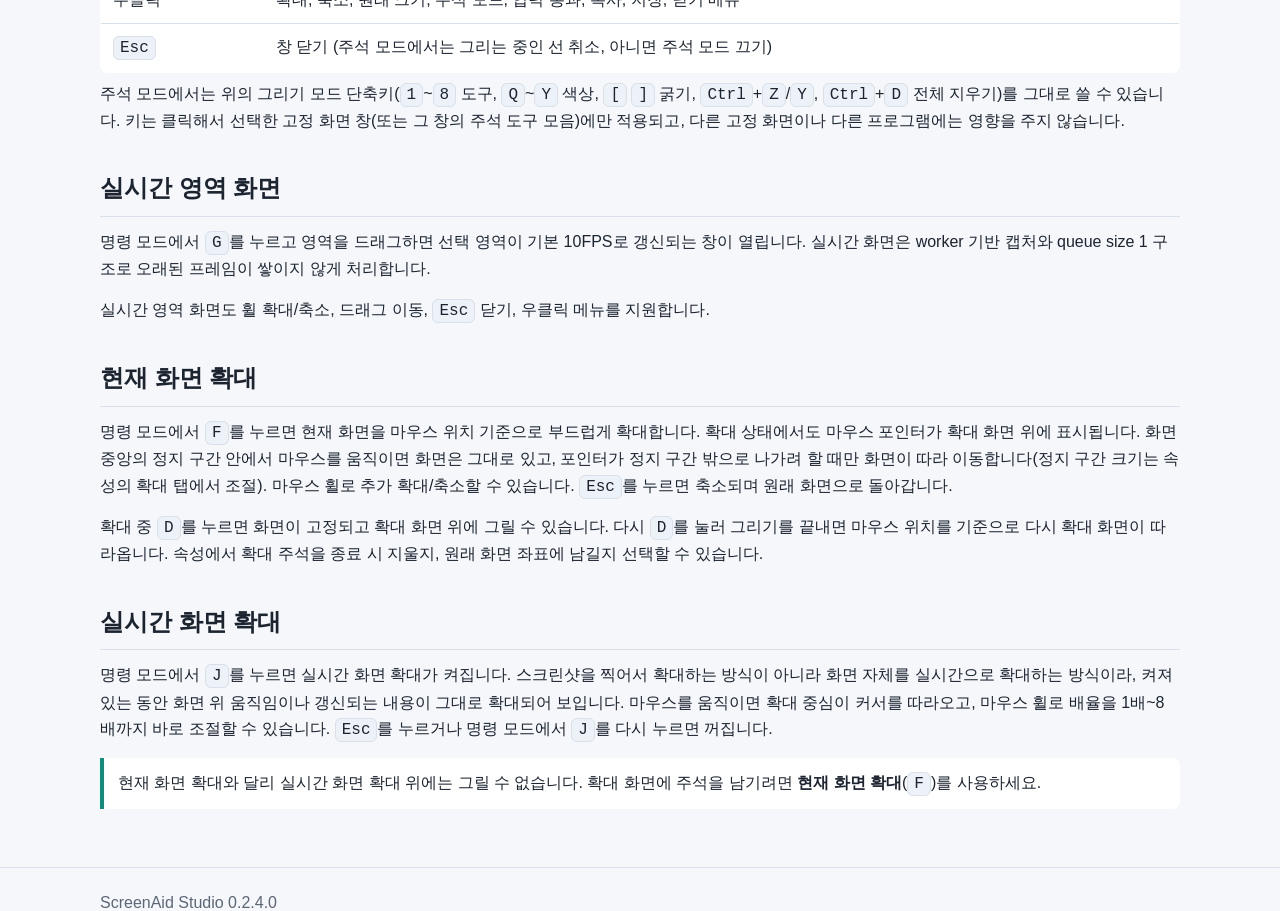
==== commit c0f3f74a: "Add keyboard shortcuts to drawing mode and pinned annotation mode Overlay drawing mode now has keybo" ====
--- a/docs/manual_features_shortcuts.html
+++ b/docs/manual_features_shortcuts.html
@@ -57,6 +57,21 @@
     </table>
     <p>색상, 굵기, 선 모양은 도구 모음의 아이콘 버튼을 눌러 선택합니다. 버튼 위에 마우스를 올리면 도움말이 표시됩니다.</p>
 
+    <h2>그리기 모드 단축키</h2>
+    <p>그리기 모드가 켜져 있는 동안에는 아래 키로 도구와 색상을 바로 바꿀 수 있습니다. 그리기 모드가 꺼져 있을 때는 키 입력을 가로채지 않습니다. 설정창의 단축키 탭에서 키를 바꾸거나 끌 수 있고, 도구 모음 버튼 위에 마우스를 올리면 해당 키가 함께 표시됩니다.</p>
+    <table>
+      <thead><tr><th>키</th><th>동작</th></tr></thead>
+      <tbody>
+        <tr><td><kbd>1</kbd> ~ <kbd>8</kbd></td><td>도구 모음 왼쪽부터: 펜 / 형광펜 / 직선 / 화살표 / 사각형 / 원 / 도장 / 지우개</td></tr>
+        <tr><td><kbd>Q</kbd> ~ <kbd>Y</kbd></td><td>색상 메뉴 위에서부터: 빨강 / 노랑 / 초록 / 파랑 / 흰색 / 검정</td></tr>
+        <tr><td><kbd>[</kbd> / <kbd>]</kbd></td><td>선 굵기 줄이기 / 늘리기</td></tr>
+        <tr><td><kbd>Ctrl</kbd> + <kbd>Z</kbd> / <kbd>Ctrl</kbd> + <kbd>Y</kbd></td><td>실행 취소 / 다시 실행</td></tr>
+        <tr><td><kbd>Ctrl</kbd> + <kbd>D</kbd></td><td>전체 지우기 (<kbd>Ctrl</kbd> + <kbd>Z</kbd>로 되돌릴 수 있음)</td></tr>
+        <tr><td><kbd>Shift</kbd> + 드래그</td><td>직선·화살표는 수평/수직으로, 사각형·원은 정사각형/정원으로 맞추기</td></tr>
+        <tr><td><kbd>Esc</kbd></td><td>그리는 중이면 취소, 아니면 그리기 모드 끄기</td></tr>
+      </tbody>
+    </table>
+
     <h2>고정 화면</h2>
     <p>명령 모드에서 <kbd>K</kbd>를 누르고 영역을 드래그하면 해당 영역이 테두리 없는 별도 창으로 열립니다.</p>
     <table>
@@ -65,9 +80,10 @@
         <tr><td>마우스 휠</td><td>확대/축소</td></tr>
         <tr><td>드래그</td><td>창 이동</td></tr>
         <tr><td>우클릭</td><td>확대, 축소, 원래 크기, 주석 모드, 입력 통과, 복사, 저장, 닫기 메뉴</td></tr>
-        <tr><td><kbd>Esc</kbd></td><td>창 닫기</td></tr>
+        <tr><td><kbd>Esc</kbd></td><td>창 닫기 (주석 모드에서는 그리는 중인 선 취소, 아니면 주석 모드 끄기)</td></tr>
       </tbody>
     </table>
+    <p>주석 모드에서는 위의 그리기 모드 단축키(<kbd>1</kbd>~<kbd>8</kbd> 도구, <kbd>Q</kbd>~<kbd>Y</kbd> 색상, <kbd>[</kbd> <kbd>]</kbd> 굵기, <kbd>Ctrl</kbd>+<kbd>Z</kbd>/<kbd>Y</kbd>, <kbd>Ctrl</kbd>+<kbd>D</kbd> 전체 지우기)를 그대로 쓸 수 있습니다. 키는 클릭해서 선택한 고정 화면 창(또는 그 창의 주석 도구 모음)에만 적용되고, 다른 고정 화면이나 다른 프로그램에는 영향을 주지 않습니다.</p>
 
     <h2>실시간 영역 화면</h2>
     <p>명령 모드에서 <kbd>G</kbd>를 누르고 영역을 드래그하면 선택 영역이 기본 10FPS로 갱신되는 창이 열립니다. 실시간 화면은 worker 기반 캡처와 queue size 1 구조로 오래된 프레임이 쌓이지 않게 처리합니다.</p>
@@ -81,6 +97,6 @@
     <p>명령 모드에서 <kbd>J</kbd>를 누르면 실시간 화면 확대가 켜집니다. 스크린샷을 찍어서 확대하는 방식이 아니라 화면 자체를 실시간으로 확대하는 방식이라, 켜져 있는 동안 화면 위 움직임이나 갱신되는 내용이 그대로 확대되어 보입니다. 마우스를 움직이면 확대 중심이 커서를 따라오고, 마우스 휠로 배율을 1배~8배까지 바로 조절할 수 있습니다. <kbd>Esc</kbd>를 누르거나 명령 모드에서 <kbd>J</kbd>를 다시 누르면 꺼집니다.</p>
     <p class="note">현재 화면 확대와 달리 실시간 화면 확대 위에는 그릴 수 없습니다. 확대 화면에 주석을 남기려면 <strong>현재 화면 확대</strong>(<kbd>F</kbd>)를 사용하세요.</p>
   </main>
-  <footer><div class="shell">ScreenAid Studio 0.2.3.0</div></footer>
+  <footer><div class="shell">ScreenAid Studio 0.2.4.0</div></footer>
 </body>
 </html>
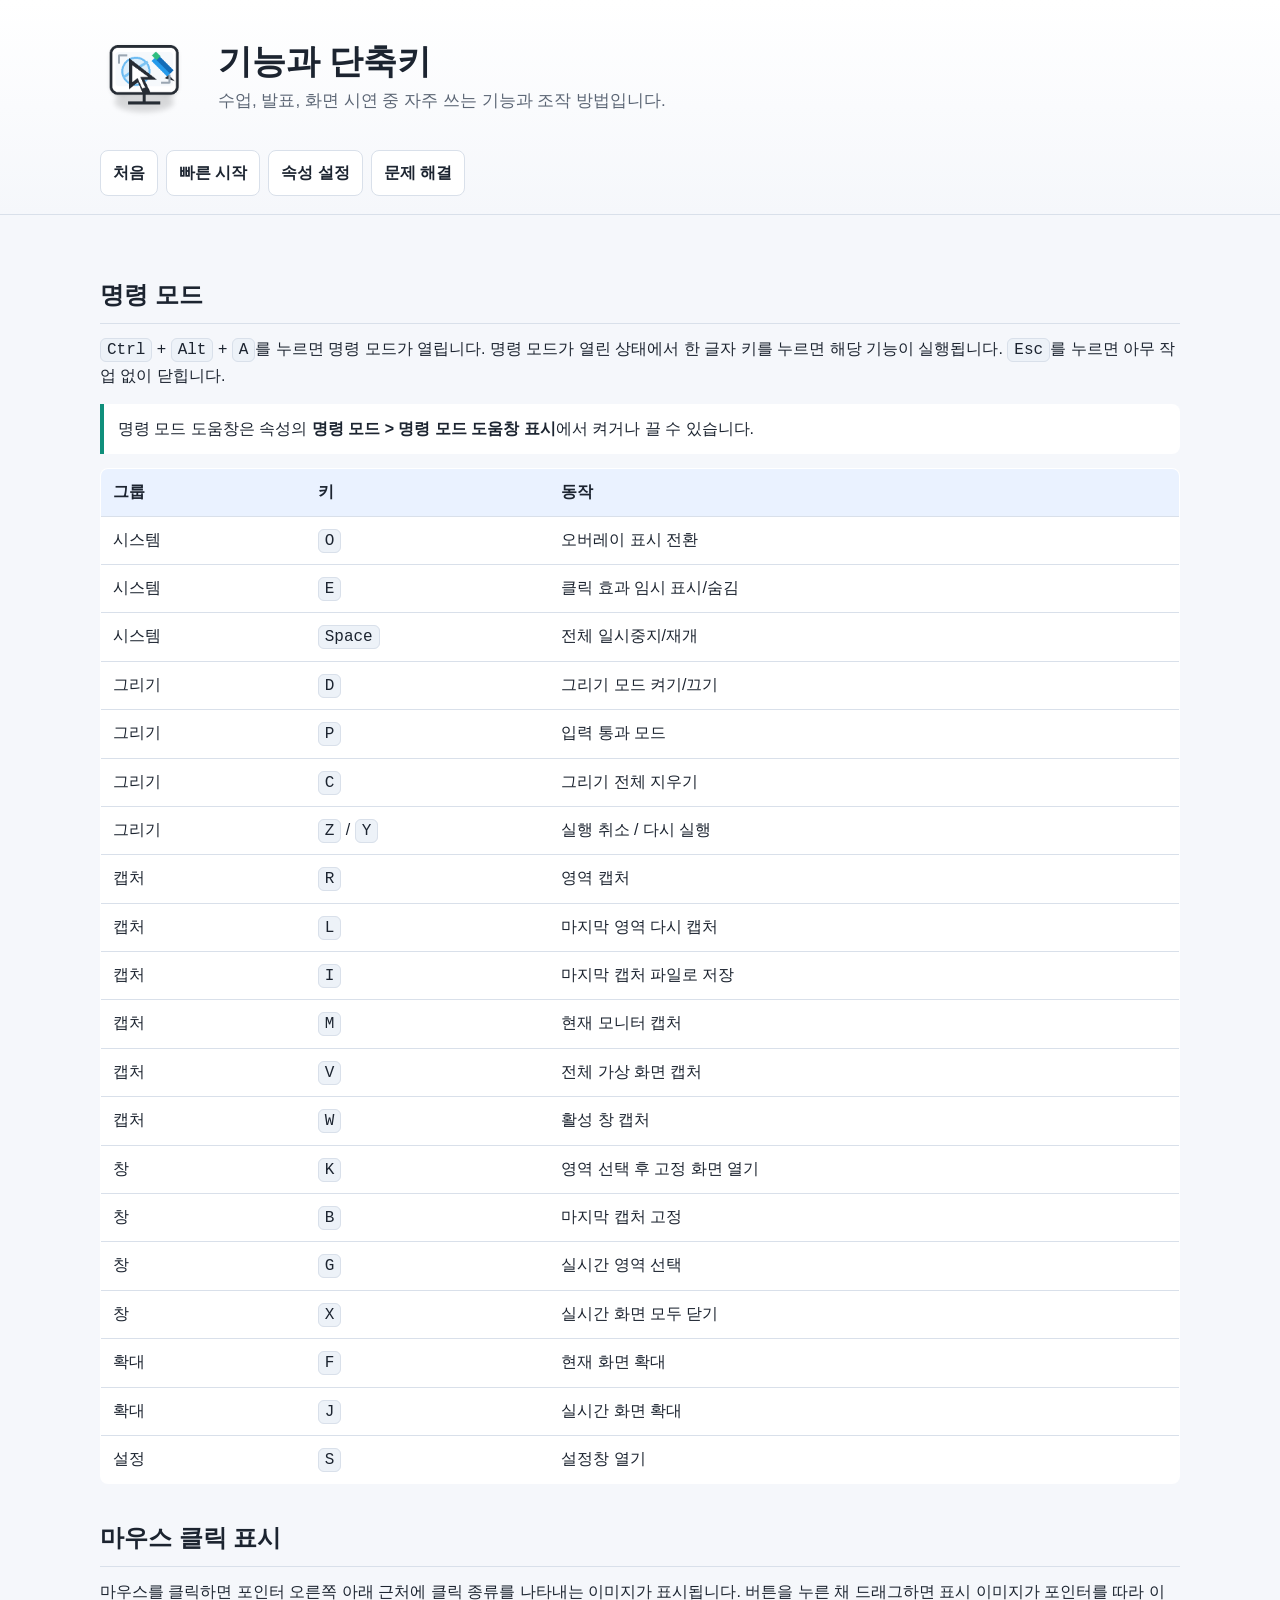
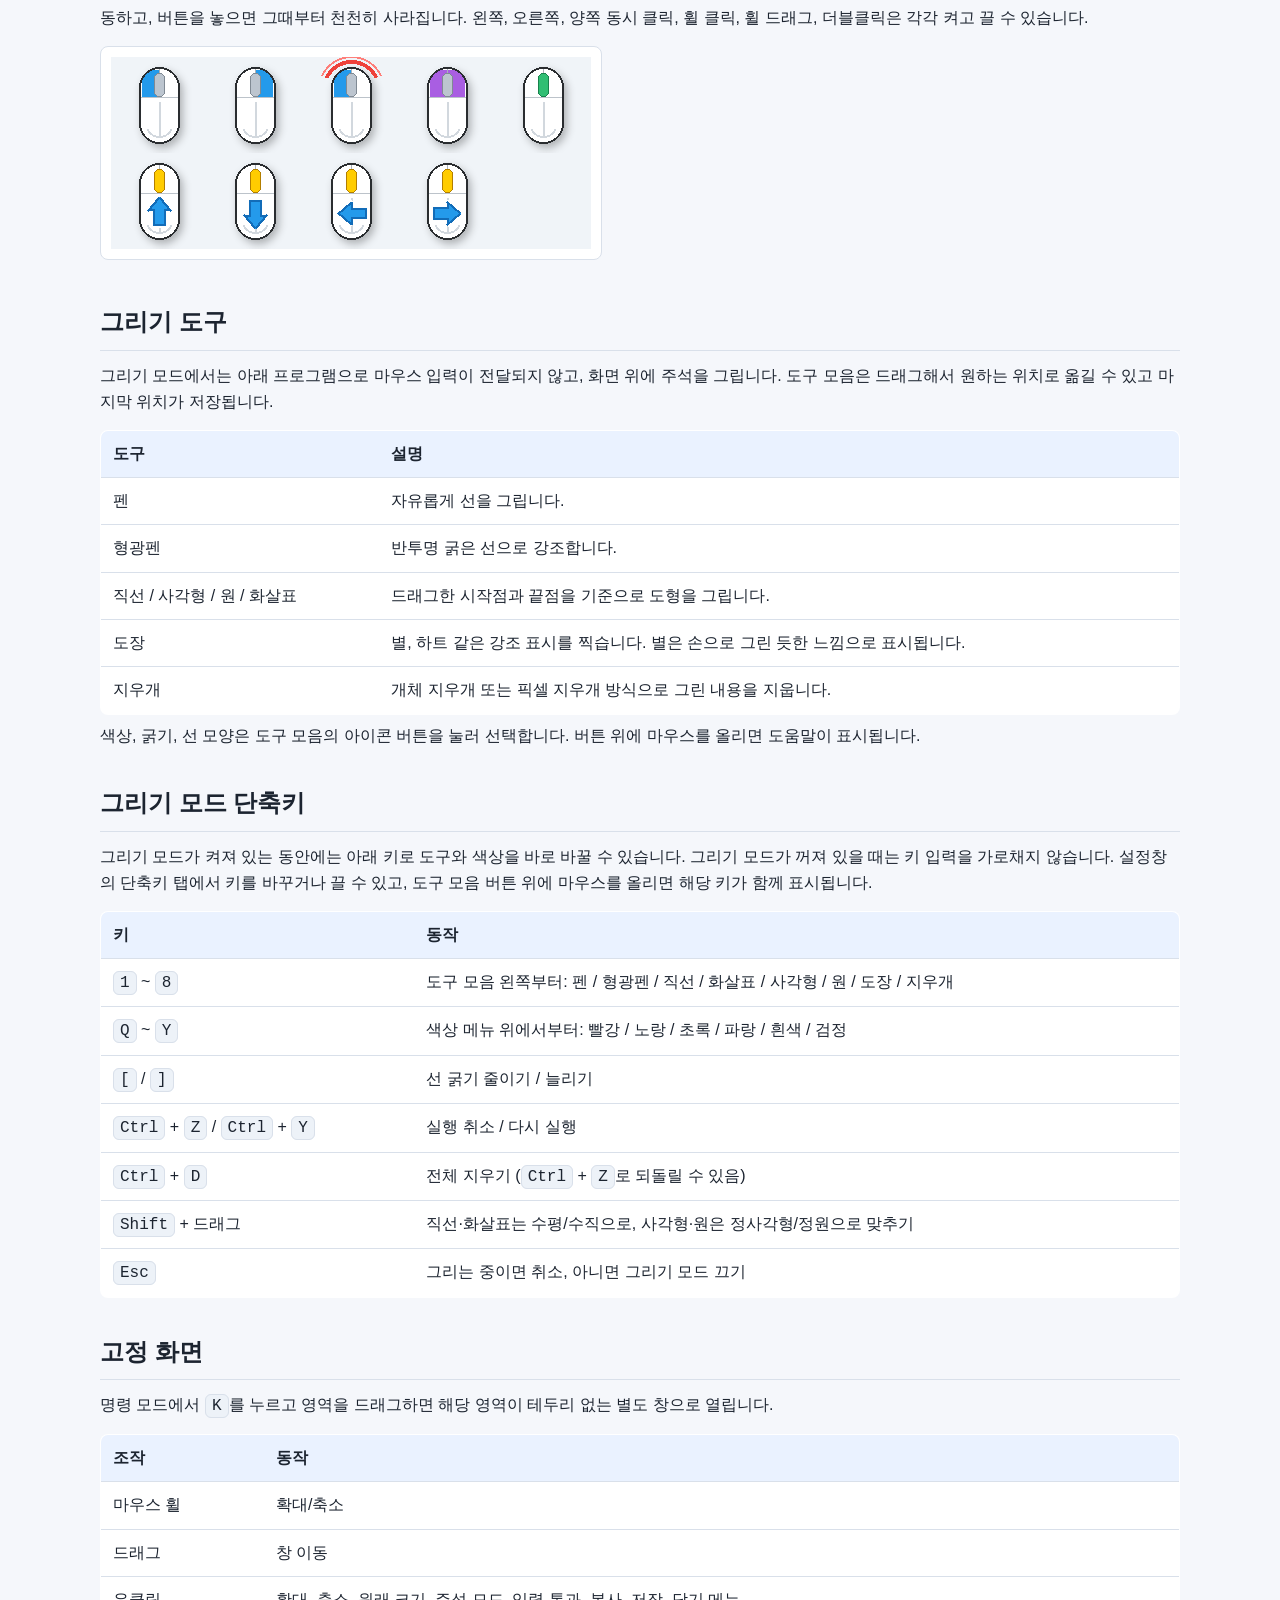
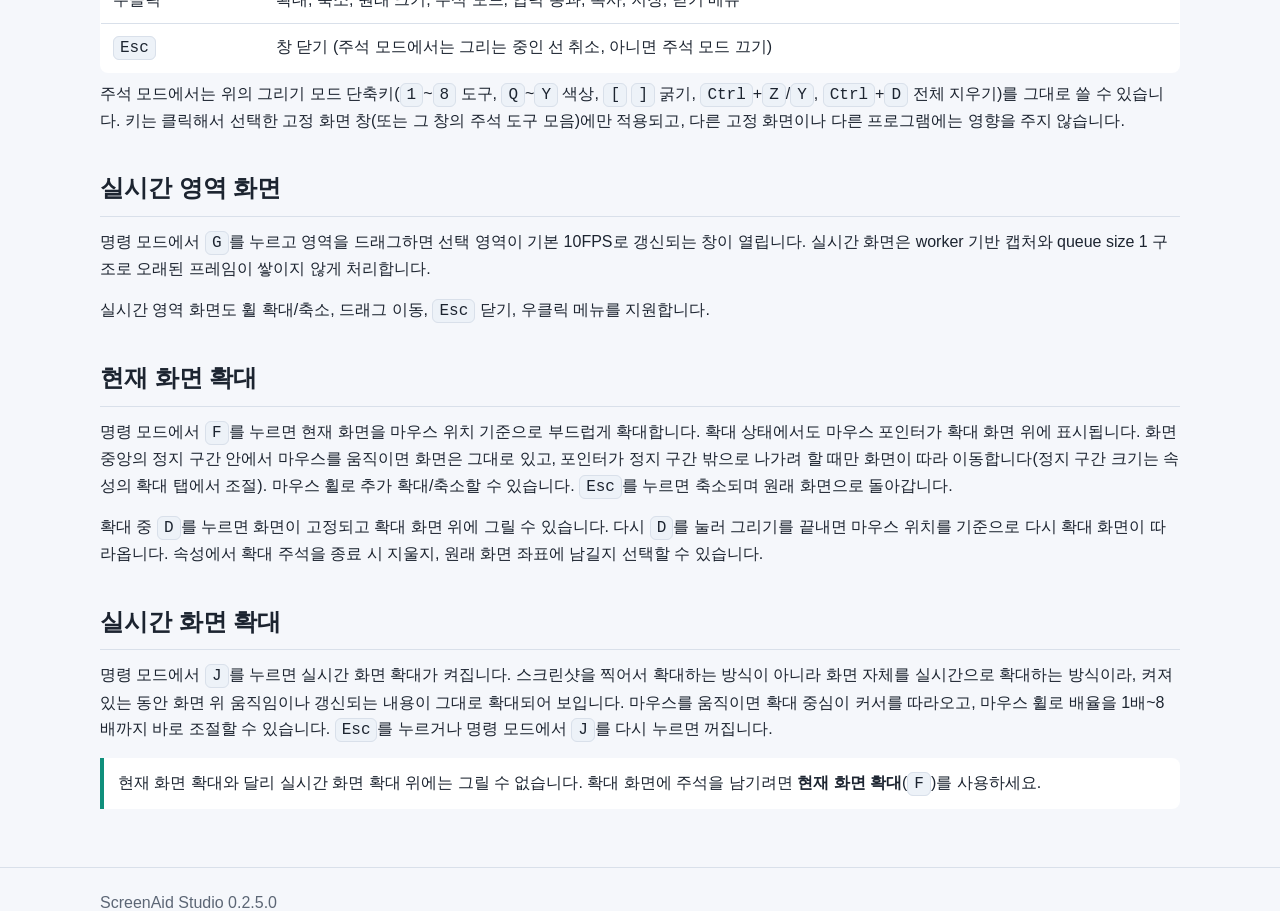
==== commit b4f82453: "Bump version to 0.2.5.0 Covers keyboard shortcuts in drawing mode and pinned annotation mode, and un" ====
--- a/docs/manual_features_shortcuts.html
+++ b/docs/manual_features_shortcuts.html
@@ -97,6 +97,6 @@
     <p>명령 모드에서 <kbd>J</kbd>를 누르면 실시간 화면 확대가 켜집니다. 스크린샷을 찍어서 확대하는 방식이 아니라 화면 자체를 실시간으로 확대하는 방식이라, 켜져 있는 동안 화면 위 움직임이나 갱신되는 내용이 그대로 확대되어 보입니다. 마우스를 움직이면 확대 중심이 커서를 따라오고, 마우스 휠로 배율을 1배~8배까지 바로 조절할 수 있습니다. <kbd>Esc</kbd>를 누르거나 명령 모드에서 <kbd>J</kbd>를 다시 누르면 꺼집니다.</p>
     <p class="note">현재 화면 확대와 달리 실시간 화면 확대 위에는 그릴 수 없습니다. 확대 화면에 주석을 남기려면 <strong>현재 화면 확대</strong>(<kbd>F</kbd>)를 사용하세요.</p>
   </main>
-  <footer><div class="shell">ScreenAid Studio 0.2.4.0</div></footer>
+  <footer><div class="shell">ScreenAid Studio 0.2.5.0</div></footer>
 </body>
 </html>
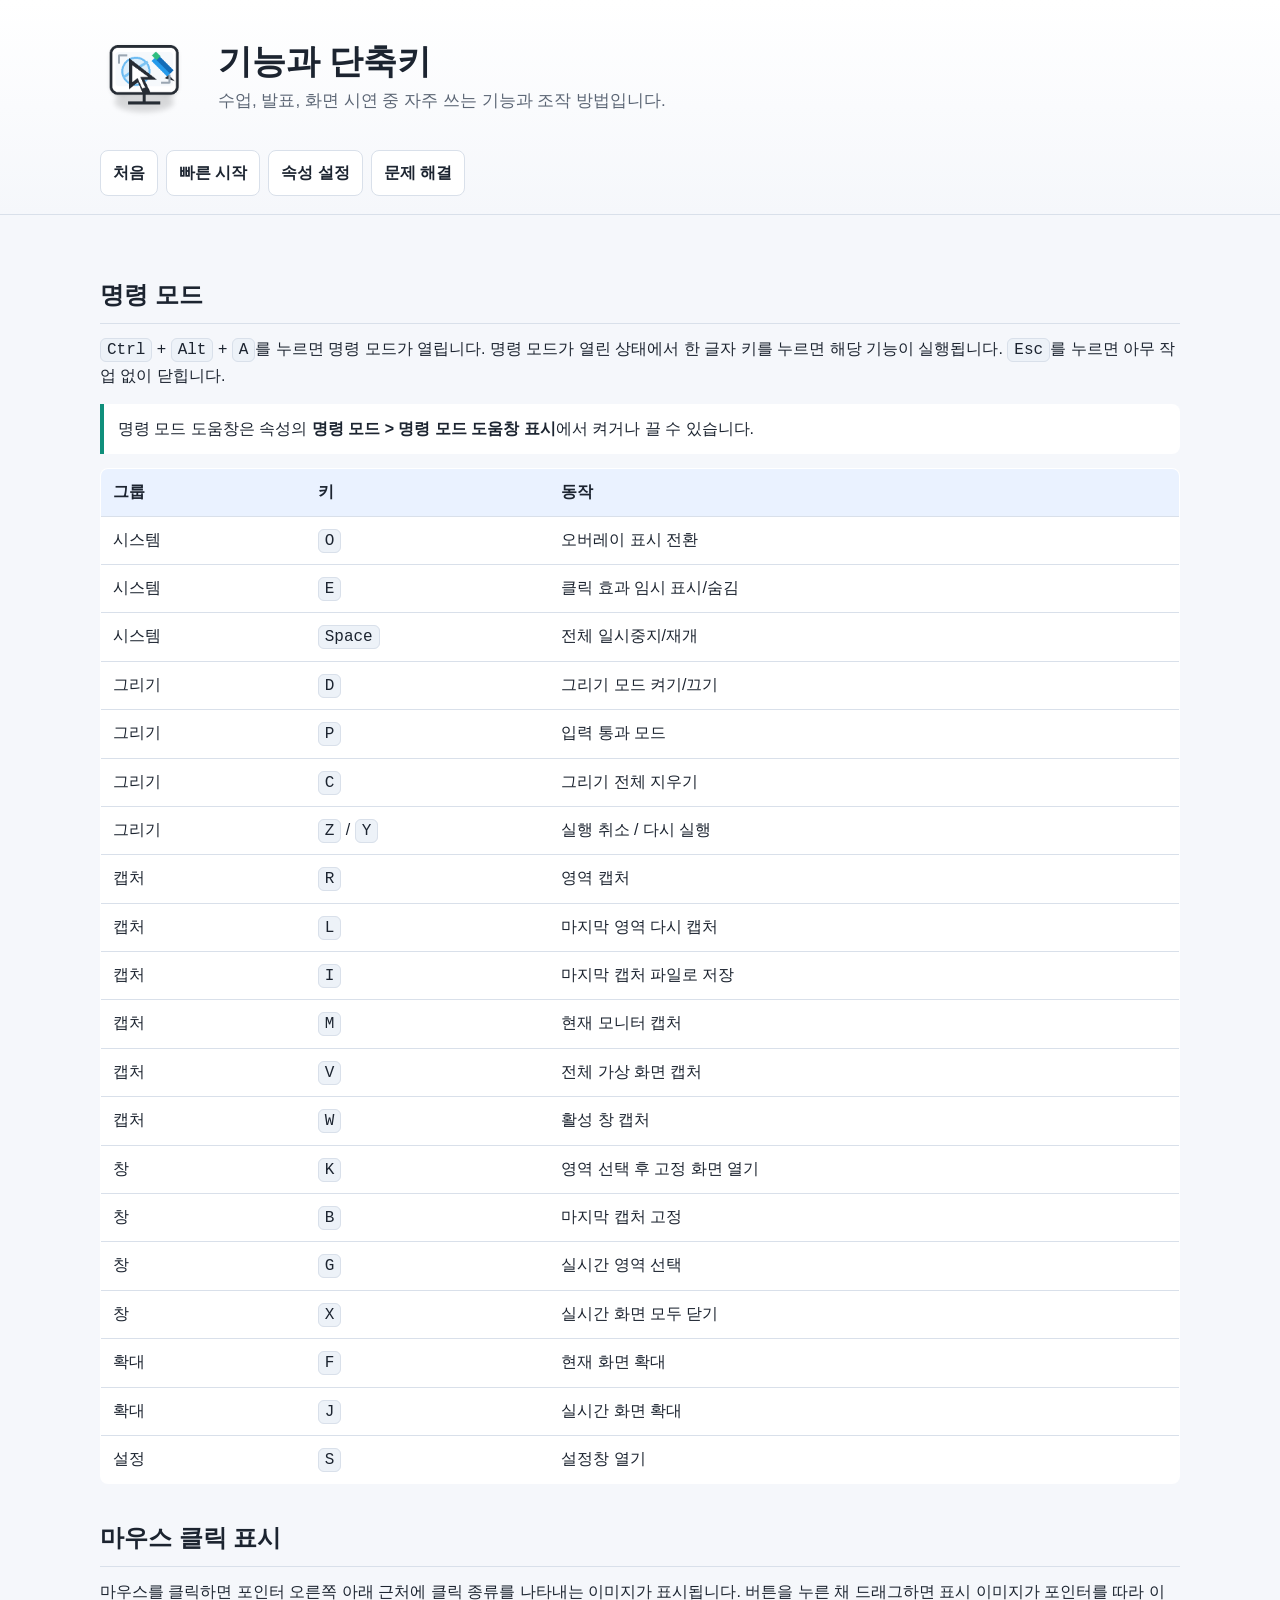
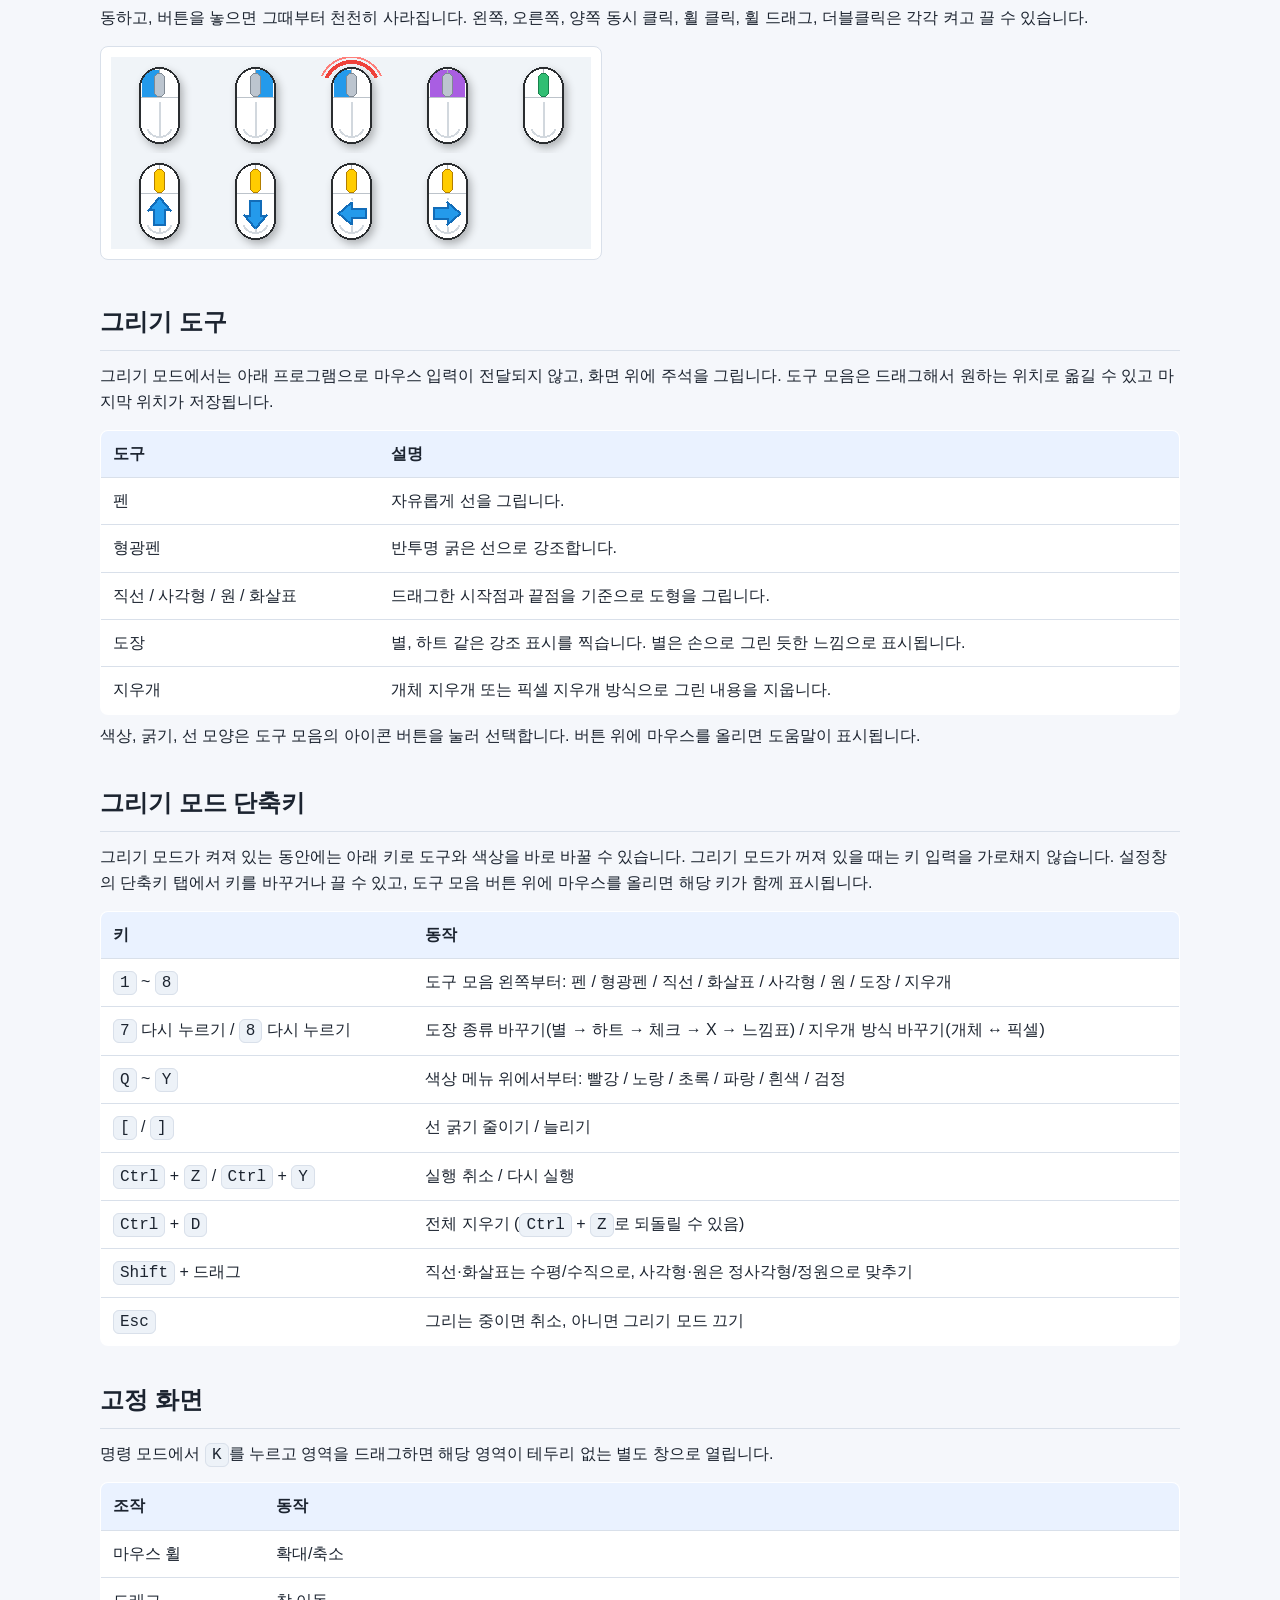
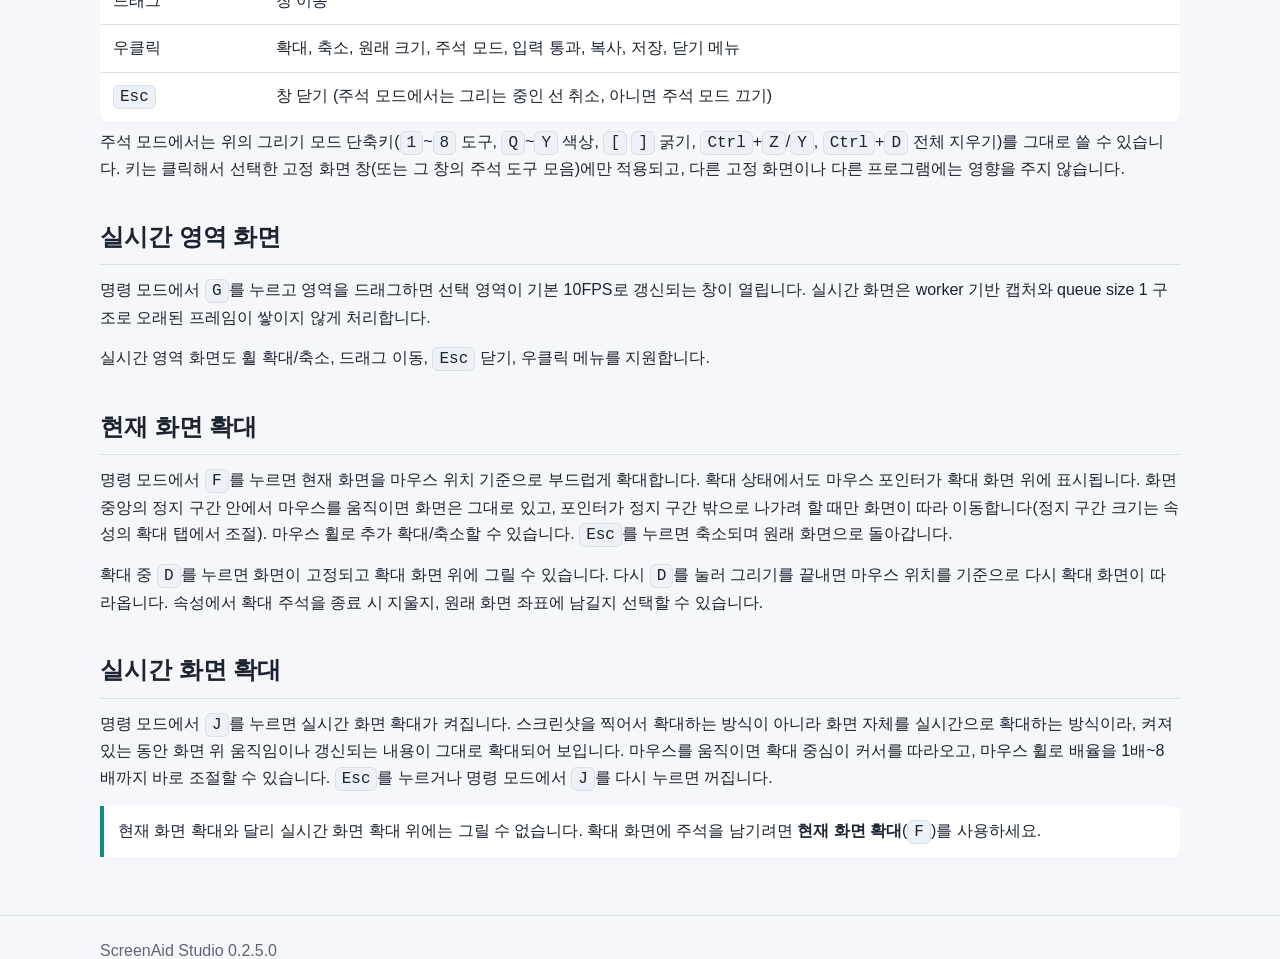
==== commit ddf1ff5f: "Cycle stamps and eraser modes when their shortcut key is repeated Pressing 7 selects the star stamp;" ====
--- a/docs/manual_features_shortcuts.html
+++ b/docs/manual_features_shortcuts.html
@@ -63,6 +63,7 @@
       <thead><tr><th>키</th><th>동작</th></tr></thead>
       <tbody>
         <tr><td><kbd>1</kbd> ~ <kbd>8</kbd></td><td>도구 모음 왼쪽부터: 펜 / 형광펜 / 직선 / 화살표 / 사각형 / 원 / 도장 / 지우개</td></tr>
+        <tr><td><kbd>7</kbd> 다시 누르기 / <kbd>8</kbd> 다시 누르기</td><td>도장 종류 바꾸기(별 → 하트 → 체크 → X → 느낌표) / 지우개 방식 바꾸기(개체 ↔ 픽셀)</td></tr>
         <tr><td><kbd>Q</kbd> ~ <kbd>Y</kbd></td><td>색상 메뉴 위에서부터: 빨강 / 노랑 / 초록 / 파랑 / 흰색 / 검정</td></tr>
         <tr><td><kbd>[</kbd> / <kbd>]</kbd></td><td>선 굵기 줄이기 / 늘리기</td></tr>
         <tr><td><kbd>Ctrl</kbd> + <kbd>Z</kbd> / <kbd>Ctrl</kbd> + <kbd>Y</kbd></td><td>실행 취소 / 다시 실행</td></tr>
